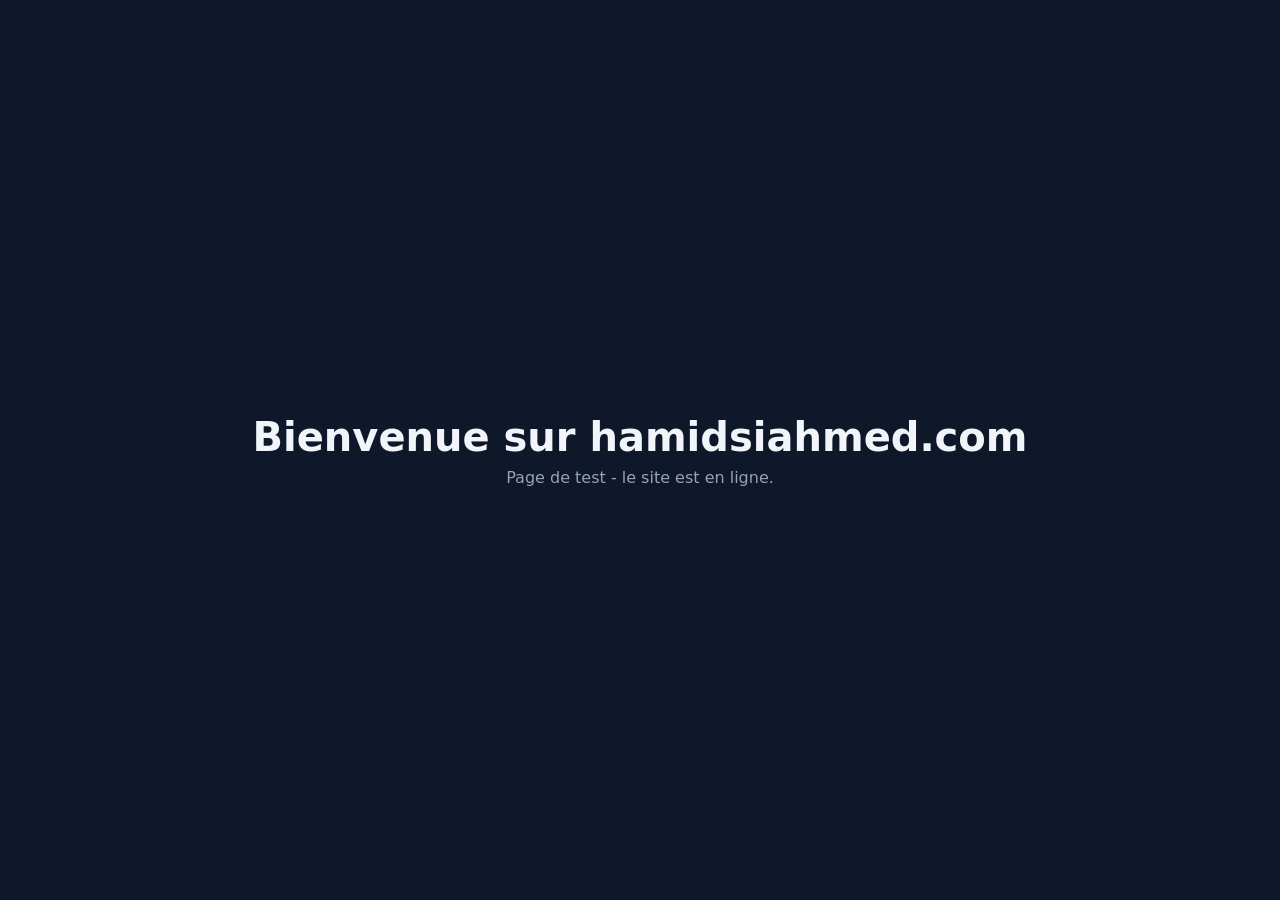
==== index.html @ 0d2fcecc "Create index.html" ====
<!DOCTYPE html><html lang="fr"><head><meta charset="UTF-8"><meta name="viewport" content="width=device-width, initial-scale=1.0"><title>Hamid Si Ahmed</title><style>body{margin:0;min-height:100vh;display:flex;align-items:center;justify-content:center;font-family:system-ui,sans-serif;background:#0f172a;color:#f1f5f9;text-align:center}h1{font-size:2.5rem;margin:0 0 .5rem}p{color:#94a3b8;margin:0}</style></head><body><main><h1>Bienvenue sur hamidsiahmed.com</h1><p>Page de test - le site est en ligne.</p></main></body></html>
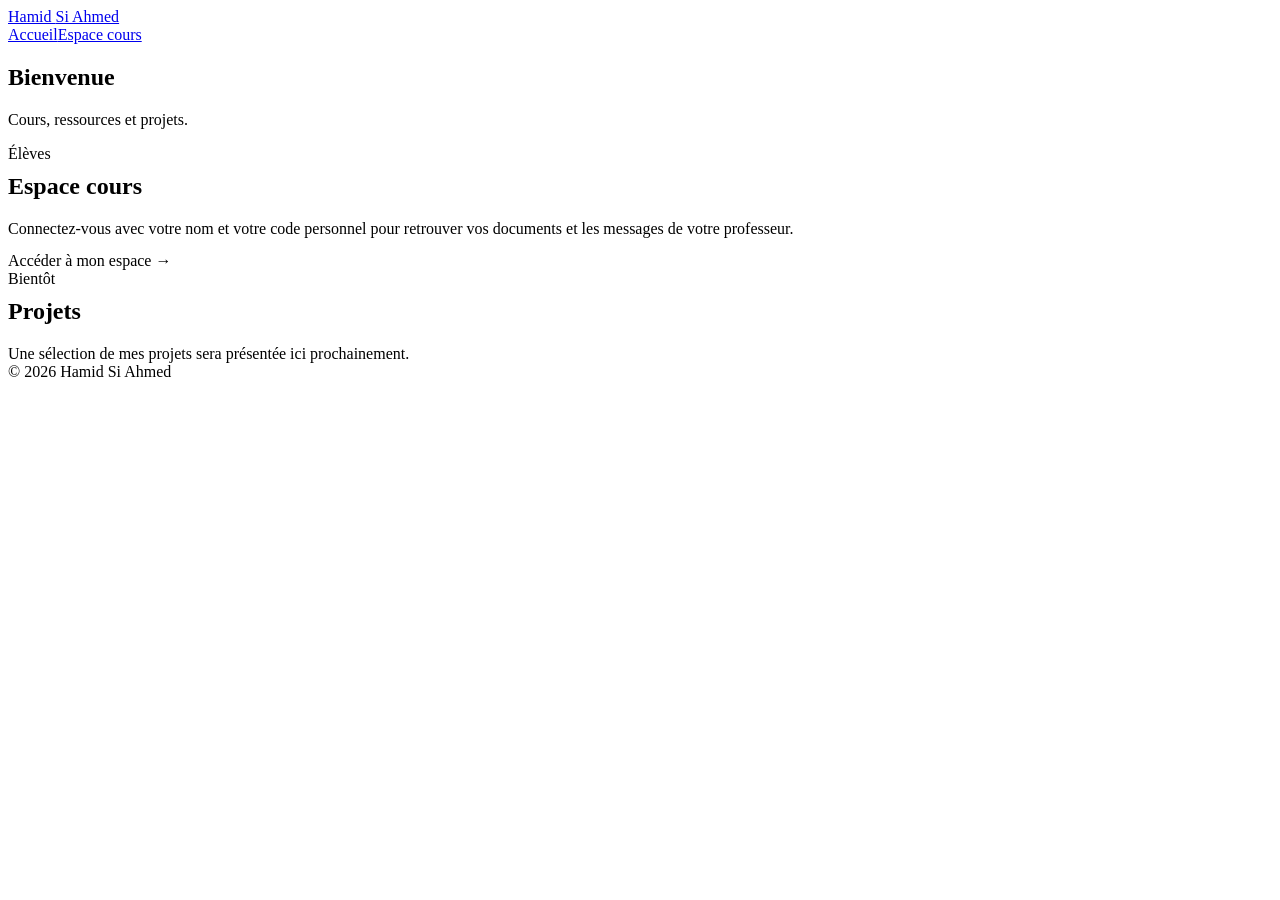
==== commit 4781bd01: "Add files via upload" ====
--- a/index.html
+++ b/index.html
@@ -1 +1,36 @@
-<!DOCTYPE html><html lang="fr"><head><meta charset="UTF-8"><meta name="viewport" content="width=device-width, initial-scale=1.0"><title>Hamid Si Ahmed</title><style>body{margin:0;min-height:100vh;display:flex;align-items:center;justify-content:center;font-family:system-ui,sans-serif;background:#0f172a;color:#f1f5f9;text-align:center}h1{font-size:2.5rem;margin:0 0 .5rem}p{color:#94a3b8;margin:0}</style></head><body><main><h1>Bienvenue sur hamidsiahmed.com</h1><p>Page de test - le site est en ligne.</p></main></body></html>
+<!DOCTYPE html>
+<html lang="fr">
+<head>
+<meta charset="UTF-8"><meta name="viewport" content="width=device-width, initial-scale=1">
+<title>Hamid Si Ahmed</title>
+<link rel="preconnect" href="https://fonts.googleapis.com"><link href="https://fonts.googleapis.com/css2?family=Inter:wght@400;500;600;700;800&display=swap" rel="stylesheet">
+<link rel="stylesheet" href="assets/style.css">
+</head>
+<body>
+<header class="top"><div class="wrap">
+  <a class="brand" href="./">Hamid <span>Si Ahmed</span></a>
+  <nav><a href="./" class="active">Accueil</a><a href="cours.html">Espace cours</a></nav>
+</div></header>
+<main><div class="wrap">
+  <section class="hero">
+    <h1>Bienvenue</h1>
+    <p class="sub">Cours, ressources et projets.</p>
+  </section>
+  <div class="grid2">
+    <a class="card" href="cours.html" style="text-decoration:none;color:inherit">
+      <span class="badge">Élèves</span>
+      <h2 style="margin-top:10px">Espace cours</h2>
+      <p class="muted" style="margin:0">Connectez-vous avec votre nom et votre code personnel pour retrouver vos documents et les messages de votre professeur.</p>
+      <p style="margin:14px 0 0"><span class="btn">Accéder à mon espace →</span></p>
+    </a>
+    <div class="card">
+      <span class="badge all">Bientôt</span>
+      <h2 style="margin-top:10px">Projets</h2>
+      <p class="muted" style="margin:0">Une sélection de mes projets sera présentée ici prochainement.</p>
+    </div>
+  </div>
+</div></main>
+<footer>© <span id="y"></span> Hamid Si Ahmed</footer>
+<script>document.getElementById('y').textContent=new Date().getFullYear()</script>
+</body>
+</html>
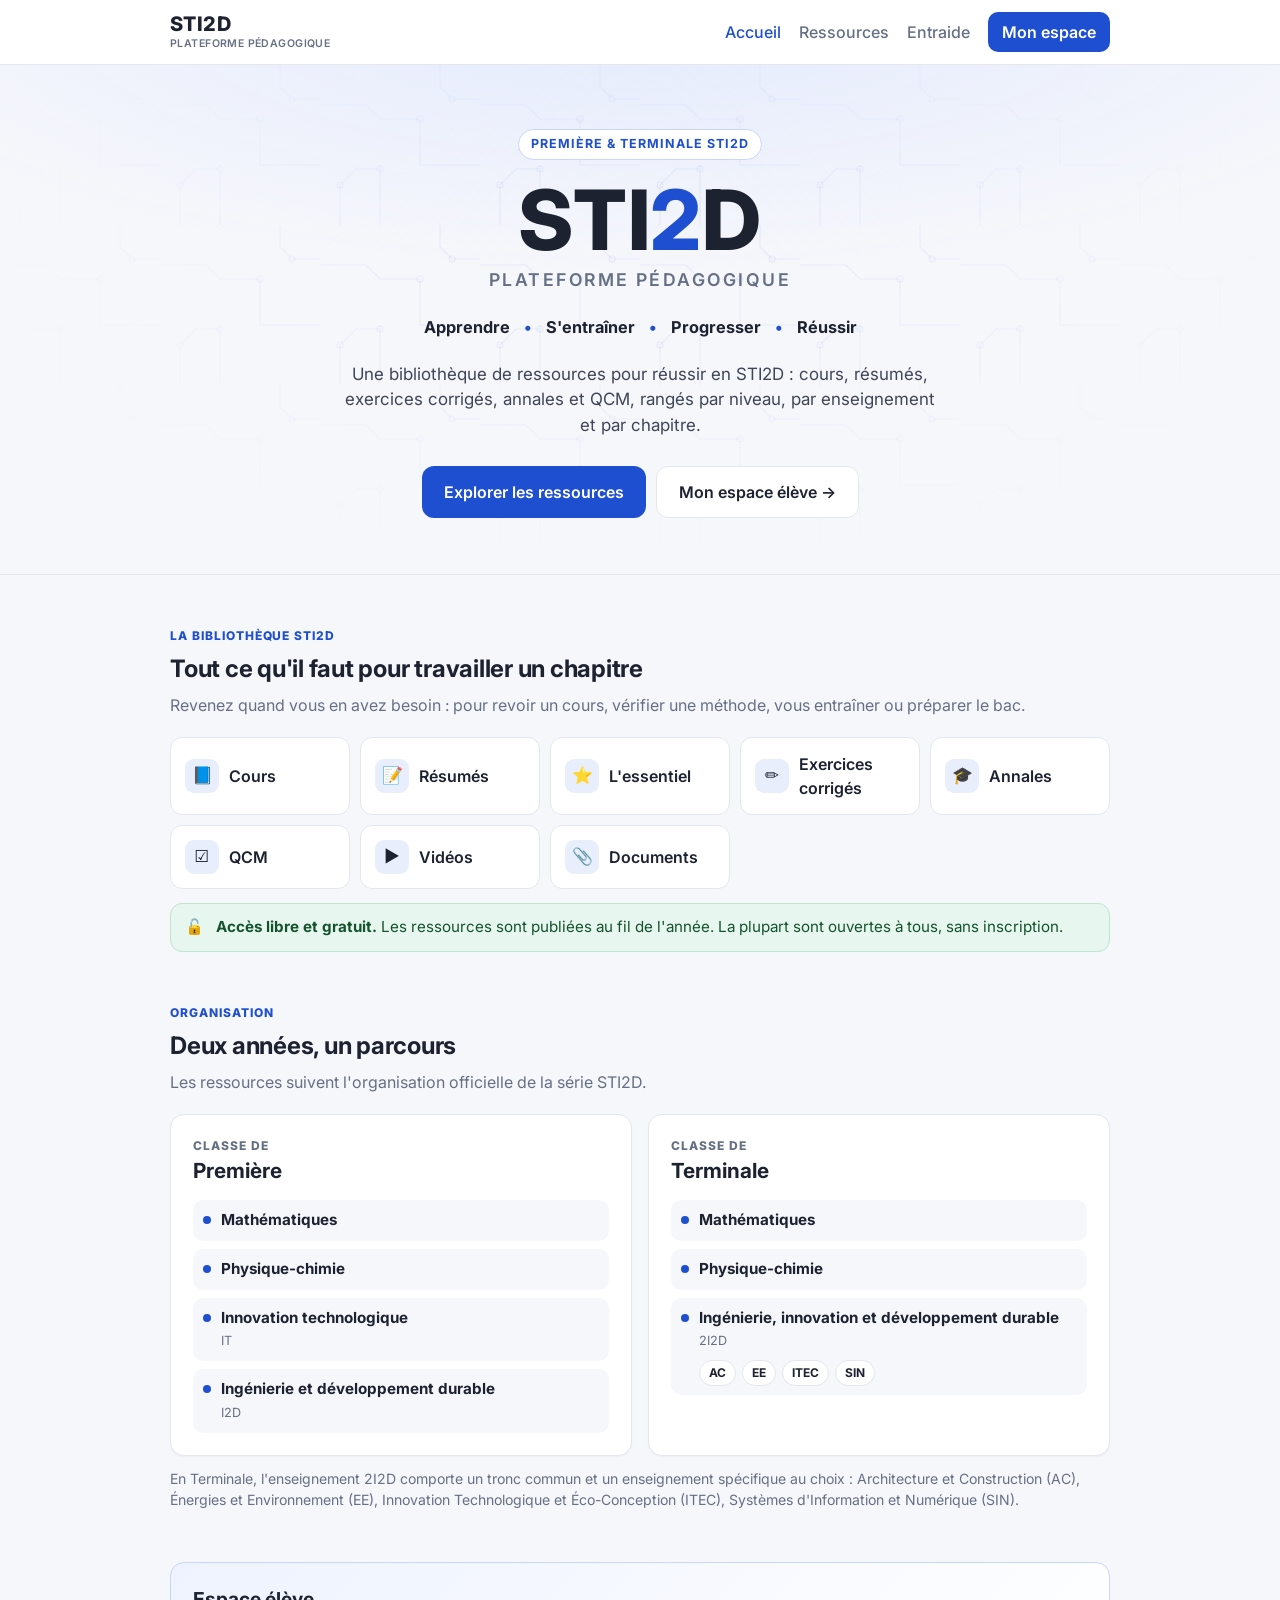
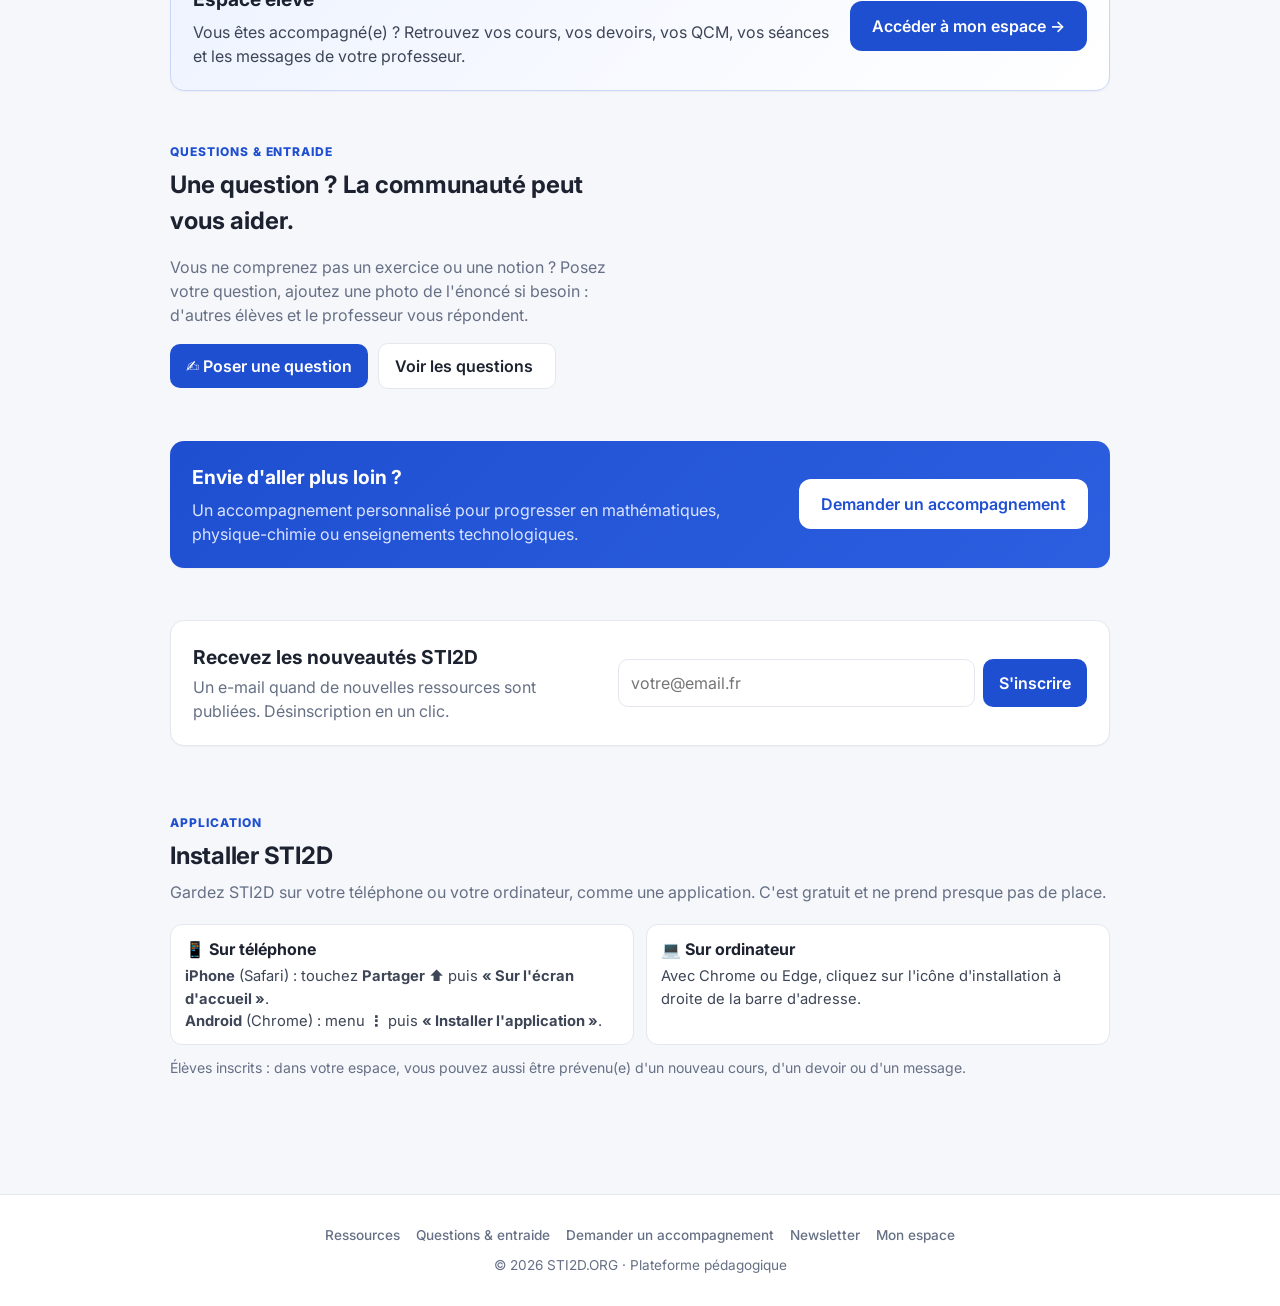
==== commit f4776a81: "STI2D v7 : nouvel accueil, ressources, entraide, accompagnement, newsletter, PWA" ====
--- a/index.html
+++ b/index.html
@@ -2,35 +2,263 @@
 <html lang="fr">
 <head>
 <meta charset="UTF-8"><meta name="viewport" content="width=device-width, initial-scale=1">
-<title>Hamid Si Ahmed</title>
+<title>STI2D · Plateforme pédagogique</title>
+<meta name="description" content="STI2D, plateforme pédagogique pour la Première et la Terminale STI2D : cours, résumés, exercices corrigés, annales, QCM et entraide.">
+<link rel="canonical" href="https://sti2d.org/">
+<meta property="og:title" content="STI2D · Plateforme pédagogique">
+<meta property="og:description" content="Apprendre • S'entraîner • Progresser • Réussir. Ressources pour la Première et la Terminale STI2D.">
+<meta property="og:url" content="https://sti2d.org/"><meta property="og:type" content="website">
 <link rel="preconnect" href="https://fonts.googleapis.com"><link href="https://fonts.googleapis.com/css2?family=Inter:wght@400;500;600;700;800&display=swap" rel="stylesheet">
-<link rel="stylesheet" href="assets/style.css">
+<link rel="stylesheet" href="assets/style.css?v=11">
+<link rel="manifest" href="manifest.webmanifest">
+<meta name="theme-color" content="#1f4fd1">
+<link rel="icon" href="assets/icon-192.png">
+<link rel="apple-touch-icon" href="assets/apple-touch-icon.png">
+<meta name="apple-mobile-web-app-capable" content="yes"><meta name="mobile-web-app-capable" content="yes">
+<meta name="apple-mobile-web-app-title" content="STI2D">
+<script>
+// Application installee : un eleve deja connecte retrouve directement son espace (comme avant)
+try { if (new URLSearchParams(location.search).get("app") === "1" && localStorage.getItem("eleve")) location.replace("cours.html"); } catch (e) {}
+</script>
 </head>
-<body>
+<body class="home">
 <header class="top"><div class="wrap">
-  <a class="brand" href="./">Hamid <span>Si Ahmed</span></a>
-  <nav><a href="./" class="active">Accueil</a><a href="cours.html">Espace cours</a></nav>
+  <a class="brand" href="./">STI2D<small>Plateforme pédagogique</small></a>
+  <nav><a href="./" class="active nav-home">Accueil</a><a href="ressources.html">Ressources</a><a href="entraide.html">Entraide</a><a href="cours.html" class="nav-cta">Mon espace</a></nav>
 </div></header>
-<main><div class="wrap">
-  <section class="hero">
-    <h1>Bienvenue</h1>
-    <p class="sub">Cours, ressources et projets.</p>
-  </section>
-  <div class="grid2">
-    <a class="card" href="cours.html" style="text-decoration:none;color:inherit">
-      <span class="badge">Élèves</span>
-      <h2 style="margin-top:10px">Espace cours</h2>
-      <p class="muted" style="margin:0">Connectez-vous avec votre nom et votre code personnel pour retrouver vos documents et les messages de votre professeur.</p>
-      <p style="margin:14px 0 0"><span class="btn">Accéder à mon espace →</span></p>
-    </a>
-    <div class="card">
-      <span class="badge all">Bientôt</span>
-      <h2 style="margin-top:10px">Projets</h2>
-      <p class="muted" style="margin:0">Une sélection de mes projets sera présentée ici prochainement.</p>
-    </div>
-  </div>
-</div></main>
-<footer>© <span id="y"></span> Hamid Si Ahmed</footer>
-<script>document.getElementById('y').textContent=new Date().getFullYear()</script>
+
+<main>
+  <!-- EN-TETE -->
+  <section class="h-hero">
+    <div class="wrap">
+      <span class="h-eyebrow reveal">Première &amp; Terminale STI2D</span>
+      <h1 class="h-title reveal d1">STI<span>2</span>D</h1>
+      <p class="h-sub reveal d1">Plateforme pédagogique</p>
+      <ul class="h-tag reveal d2"><li>Apprendre</li><li>S'entraîner</li><li>Progresser</li><li>Réussir</li></ul>
+      <p class="h-lead reveal d2">Une bibliothèque de ressources pour réussir en STI2D : cours, résumés, exercices corrigés, annales et QCM, rangés par niveau, par enseignement et par chapitre.</p>
+      <div class="h-cta reveal d3">
+        <a class="btn lg" href="ressources.html">Explorer les ressources</a>
+        <a class="btn lg line" href="cours.html">Mon espace élève →</a>
+      </div>
+    </div>
+  </section>
+
+  <!-- LA BIBLIOTHEQUE -->
+  <section class="h-sec" id="bibliotheque">
+    <div class="wrap">
+      <div class="h-head">
+        <div class="h-kicker">La bibliothèque STI2D</div>
+        <h2>Tout ce qu'il faut pour travailler un chapitre</h2>
+        <p>Revenez quand vous en avez besoin : pour revoir un cours, vérifier une méthode, vous entraîner ou préparer le bac.</p>
+      </div>
+      <div class="h-types" id="types">
+        <div class="h-type"><i>📘</i>Cours</div>
+        <div class="h-type"><i>📝</i>Résumés</div>
+        <div class="h-type"><i>⭐</i>L'essentiel</div>
+        <div class="h-type"><i>✏️</i>Exercices corrigés</div>
+        <div class="h-type"><i>🎓</i>Annales</div>
+        <div class="h-type"><i>☑️</i>QCM</div>
+        <div class="h-type"><i>▶️</i>Vidéos</div>
+        <div class="h-type"><i>📎</i>Documents</div>
+      </div>
+      <div class="h-free"><span>🔓</span><div><b>Accès libre et gratuit.</b> Les ressources sont publiées au fil de l'année. La plupart sont ouvertes à tous, sans inscription.</div></div>
+    </div>
+  </section>
+
+  <!-- A DECOUVRIR (contenus mis en avant par l'admin) -->
+  <section class="h-sec hidden" id="decouvrir">
+    <div class="wrap">
+      <div class="h-head"><div class="h-kicker">Sélection</div><h2>À découvrir</h2></div>
+      <div class="rc-grid" id="featList"></div>
+    </div>
+  </section>
+
+  <!-- NOUVEAUTES -->
+  <section class="h-sec hidden" id="nouveautes">
+    <div class="wrap">
+      <div class="h-head row" style="align-items:flex-end"><div style="flex:1"><div class="h-kicker">Récemment publié</div><h2>Les nouveautés</h2></div>
+        <a href="ressources.html" class="small" style="font-weight:600;text-decoration:none">Toutes les ressources →</a></div>
+      <div class="rc-grid" id="newList"></div>
+    </div>
+  </section>
+
+  <!-- LES DEUX ANNEES -->
+  <section class="h-sec">
+    <div class="wrap">
+      <div class="h-head">
+        <div class="h-kicker">Organisation</div>
+        <h2>Deux années, un parcours</h2>
+        <p>Les ressources suivent l'organisation officielle de la série STI2D.</p>
+      </div>
+      <div class="h-levels">
+        <div class="card h-level" data-niv="1ere">
+          <div class="lv">Classe de</div><h3>Première <span class="h-count"></span></h3>
+          <ul>
+            <li><span class="h-dot"></span><div><b>Mathématiques</b></div></li>
+            <li><span class="h-dot"></span><div><b>Physique-chimie</b></div></li>
+            <li><span class="h-dot"></span><div><b>Innovation technologique</b><small>IT</small></div></li>
+            <li><span class="h-dot"></span><div><b>Ingénierie et développement durable</b><small>I2D</small></div></li>
+          </ul>
+        </div>
+        <div class="card h-level" data-niv="term">
+          <div class="lv">Classe de</div><h3>Terminale <span class="h-count"></span></h3>
+          <ul>
+            <li><span class="h-dot"></span><div><b>Mathématiques</b></div></li>
+            <li><span class="h-dot"></span><div><b>Physique-chimie</b></div></li>
+            <li><span class="h-dot"></span><div><b>Ingénierie, innovation et développement durable</b><small>2I2D</small>
+              <div class="h-dom"><span title="Architecture et Construction">AC</span><span title="Énergies et Environnement">EE</span><span title="Innovation Technologique et Éco-Conception">ITEC</span><span title="Systèmes d'Information et Numérique">SIN</span></div></div></li>
+          </ul>
+        </div>
+      </div>
+      <p class="h-note">En Terminale, l'enseignement 2I2D comporte un tronc commun et un enseignement spécifique au choix : Architecture et Construction (AC), Énergies et Environnement (EE), Innovation Technologique et Éco-Conception (ITEC), Systèmes d'Information et Numérique (SIN).</p>
+    </div>
+  </section>
+
+  <!-- ESPACE ELEVE -->
+  <section class="h-sec">
+    <div class="wrap">
+      <div class="card h-space">
+        <div>
+          <h2>Espace élève</h2>
+          <p>Vous êtes accompagné(e) ? Retrouvez vos cours, vos devoirs, vos QCM, vos séances et les messages de votre professeur.</p>
+        </div>
+        <a class="btn lg" href="cours.html">Accéder à mon espace →</a>
+      </div>
+    </div>
+  </section>
+
+  <!-- QUESTIONS & ENTRAIDE -->
+  <section class="h-sec" id="entraide">
+    <div class="wrap">
+      <div class="h-forum">
+        <div>
+          <div class="h-kicker">Questions & entraide</div>
+          <h2 style="font-size:1.5rem;margin:0">Une question ? La communauté peut vous aider.</h2>
+          <p class="muted">Vous ne comprenez pas un exercice ou une notion ? Posez votre question, ajoutez une photo de l'énoncé si besoin : d'autres élèves et le professeur vous répondent.</p>
+          <div class="row" style="margin-top:14px"><a class="btn" href="entraide.html?nouveau=1">✍️ Poser une question</a><a class="btn line" href="entraide.html">Voir les questions <span id="fCount" class="h-count"></span></a></div>
+        </div>
+        <div class="demo hidden" id="demo"></div>
+      </div>
+    </div>
+  </section>
+
+  <!-- ACCOMPAGNEMENT -->
+  <section class="h-sec" id="accompagnement">
+    <div class="wrap">
+      <div class="card h-space h-cta-band">
+        <div><h2 style="color:#fff">Envie d'aller plus loin ?</h2><p>Un accompagnement personnalisé pour progresser en mathématiques, physique-chimie ou enseignements technologiques.</p></div>
+        <a class="btn lg" href="accompagnement.html">Demander un accompagnement</a>
+      </div>
+    </div>
+  </section>
+
+  <!-- NEWSLETTER -->
+  <section class="h-sec" id="newsletter">
+    <div class="wrap">
+      <div class="card h-news">
+        <div style="flex:1 1 260px"><h2 style="margin:0 0 4px">Recevez les nouveautés STI2D</h2><p class="muted" style="margin:0">Un e-mail quand de nouvelles ressources sont publiées. Désinscription en un clic.</p></div>
+        <form id="nlForm" novalidate><input id="nlEmail" type="email" autocomplete="email" placeholder="votre@email.fr" aria-label="Adresse e-mail">
+          <input class="hp" id="nlHp" type="text" tabindex="-1" autocomplete="off" aria-hidden="true"><button class="btn" id="nlBtn">S'inscrire</button></form>
+        <div id="nlMsg" class="msg hidden" style="flex-basis:100%;margin:0"></div>
+      </div>
+    </div>
+  </section>
+
+  <!-- NOTIFICATIONS (distinctes de la newsletter : alerte sur l'appareil) -->
+  <section class="h-sec" style="padding-top:16px"><div class="wrap"><div class="notif-inv hidden" id="notifInv" style="margin:0"></div></div></section>
+
+  <!-- INSTALLER -->
+  <section class="h-sec" id="installer">
+    <div class="wrap">
+      <div class="h-head">
+        <div class="h-kicker">Application</div>
+        <h2>Installer STI2D</h2>
+        <p>Gardez STI2D sur votre téléphone ou votre ordinateur, comme une application. C'est gratuit et ne prend presque pas de place.</p>
+      </div>
+      <div id="installBtnBox" class="hidden" style="margin-bottom:12px"><button class="btn" id="installBtn">📲 Installer STI2D</button></div>
+      <div class="h-install">
+        <div class="stat"><b>📱 Sur téléphone</b>
+          <p id="instPhone"><b>iPhone</b> (Safari) : touchez <b>Partager</b> ⬆︎ puis <b>« Sur l'écran d'accueil »</b>.<br><b>Android</b> (Chrome) : menu <b>⋮</b> puis <b>« Installer l'application »</b>.</p></div>
+        <div class="stat"><b>💻 Sur ordinateur</b>
+          <p>Avec Chrome ou Edge, cliquez sur l'icône d'installation à droite de la barre d'adresse.</p></div>
+      </div>
+      <p class="h-note">Élèves inscrits : dans votre espace, vous pouvez aussi être prévenu(e) d'un nouveau cours, d'un devoir ou d'un message.</p>
+    </div>
+  </section>
+</main>
+
+<footer><div class="wrap foot">
+  <div class="foot-links"><a href="ressources.html">Ressources</a><a href="entraide.html">Questions & entraide</a><a href="accompagnement.html">Demander un accompagnement</a><a href="newsletter.html">Newsletter</a><a href="cours.html">Mon espace</a></div>
+  <div>© <span id="y"></span> STI2D.ORG · Plateforme pédagogique</div>
+</div></footer>
+<script src="assets/public.js?v=1"></script>
+<script>
+// ---------- Contenus de l'accueil (une seule requête) : rien n'est affiché s'il n'y a rien à montrer ----------
+(async () => {
+  let H; try { H = await rpc("public_home"); } catch (e) { return; }
+  const on = k => (H.sections || {})[k] !== false;
+  ["entraide", "accompagnement", "newsletter", "installer"].forEach(k => { if (!on(k)) $("#" + k).classList.add("hidden"); });
+  if (on("installer") && isStandaloneApp()) $("#installer").classList.add("hidden");
+  const subs = H.subjects || [];
+  if (H.counts.total) {
+    // seulement les types qui existent vraiment, avec un lien
+    $("#types").innerHTML = Object.keys(RTYPE).filter(t => H.types[t]).map(t =>
+      `<a class="h-type" href="ressources.html?type=${t}" style="text-decoration:none;color:inherit"><i>${RTYPE[t][0]}</i><span>${esc(RTYPE_PLURAL[t])} <span class="h-count">${H.types[t]}</span></span></a>`).join("");
+    $$(".h-level").forEach(c => { const n = H.counts[c.dataset.niv]; if (!n) return;
+      $(".h-count", c).textContent = n + " ressource" + (n > 1 ? "s" : "");
+      c.insertAdjacentHTML("beforeend", `<a class="btn sm" style="margin-top:14px" href="ressources.html?niveau=${c.dataset.niv}">Voir les ressources →</a>`); });
+  }
+  if (on("decouvrir") && H.featured.length) { $("#featList").innerHTML = H.featured.map(i => resCard(i, subs)).join(""); $("#decouvrir").classList.remove("hidden"); }
+  if (on("nouveautes") && H.latest.length) { $("#newList").innerHTML = H.latest.map(i => resCard(i, subs)).join(""); $("#nouveautes").classList.remove("hidden"); }
+  if (H.forum_count) $("#fCount").textContent = H.forum_count;
+  if (on("entraide") && H.forum) {   // une vraie question, choisie par le professeur
+    const f = H.forum, r = f.reply;
+    $("#demo").innerHTML = `<a href="entraide.html?q=${f.id}" style="text-decoration:none;color:inherit" class="demo">
+      <article class="post q"><div class="post-who"><span class="avatar">${esc((f.author || "?")[0].toUpperCase())}</span><b>${esc(f.author)}</b></div><div class="rc-title">${esc(f.title)}</div><div class="post-body small" style="margin-top:4px">${esc(f.body)}</div></article>
+      ${r ? `<article class="post ${r.by_admin ? "prof" : ""}"><div class="post-who"><span class="avatar ${r.by_admin ? "prof" : ""}">${r.by_admin ? "P" : esc((r.author || "?")[0].toUpperCase())}</span><b>${esc(r.author)}</b><span>a répondu</span></div><div class="post-body small">${esc(r.body)}</div></article>` : ""}</a>`;
+    $("#demo").classList.remove("hidden");
+  }
+})();
+
+// ---------- Newsletter ----------
+$("#nlForm").onsubmit = async e => {
+  e.preventDefault();
+  const m = $("#nlMsg"), em = $("#nlEmail").value.trim(), show = (t, k) => { m.className = "msg " + k; m.style.margin = "0"; m.innerHTML = t; };
+  if (!/^[^@\s]+@[^@\s]+\.[^@\s]+$/.test(em)) return show("Adresse e-mail invalide.", "err");
+  $("#nlBtn").disabled = true;
+  try {
+    const r = await rpc("newsletter_subscribe", { p_email: em, p_hp: $("#nlHp").value });
+    show(r === "confirmed" ? "Vous êtes déjà inscrit(e) ✔" : `<b>Presque fini !</b> Cliquez sur le lien de l'e-mail envoyé à ${esc(em)} pour confirmer.`, "ok");
+    $("#nlForm").classList.add("hidden");
+  } catch (err) { show("Erreur : " + esc(err.message), "err"); $("#nlBtn").disabled = false; }
+};
+
+// ---------- Notifications « nouveautés » (discret, jamais au chargement) ----------
+async function drawNotif() {
+  const el = $("#notifInv"), st = await newsPushState();
+  if (st === "unsupported" || st === "denied") { el.classList.add("hidden"); return; }
+  el.classList.remove("hidden");
+  el.innerHTML = st === "on"
+    ? `<div>🔔 <b>Notifications activées</b> sur cet appareil : vous serez prévenu(e) des nouvelles ressources.</div><button class="btn sm ghost" id="nOff">Désactiver</button>`
+    : st === "ios" ? `<div>🔔 <b>Être prévenu des nouvelles ressources ?</b> Sur iPhone, installez d'abord STI2D (Partager ⬆︎ → « Sur l'écran d'accueil »), ouvrez-le depuis l'icône, puis revenez ici.</div>`
+    : `<div>🔔 <b>Être prévenu des nouvelles ressources</b> par une notification sur cet appareil.</div><button class="btn sm" id="nOn">Activer</button>`;
+  const a = $("#nOn"), b = $("#nOff");
+  if (a) a.onclick = async () => { a.disabled = true; try { await newsPushOn(); } catch (e) { alert("Impossible d'activer : " + e.message); } drawNotif(); };
+  if (b) b.onclick = async () => { await newsPushOff(); drawNotif(); };
+}
+drawNotif();
+
+// ---------- Installation (PWA) ----------
+(function () {
+  if (isStandaloneApp()) { $("#installer").classList.add("hidden"); return; }
+  let prompt = null;
+  const box = document.getElementById("installBtnBox");
+  window.addEventListener("beforeinstallprompt", e => { e.preventDefault(); prompt = e; box.classList.remove("hidden"); });
+  window.addEventListener("appinstalled", () => box.classList.add("hidden"));
+  document.getElementById("installBtn").addEventListener("click", async () => {
+    if (!prompt) return; prompt.prompt(); await prompt.userChoice.catch(() => {}); prompt = null; box.classList.add("hidden");
+  });
+})();
+</script>
 </body>
 </html>
--- a/assets/style.css
+++ b/assets/style.css
@@ -0,0 +1,445 @@
+:root{
+  --bg:#f6f7fb; --card:#fff; --text:#1c2230; --muted:#667085; --line:#e4e7ee;
+  --accent:#1f4fd1; --accent-soft:#e8eefc; --danger:#c62828; --ok:#1b7f4b; --radius:14px;
+}
+*{box-sizing:border-box}
+html,body{margin:0}
+body{font-family:"Inter",system-ui,-apple-system,"Segoe UI",Roboto,sans-serif;background:var(--bg);color:var(--text);line-height:1.5;-webkit-font-smoothing:antialiased}
+a{color:var(--accent)}
+.wrap{max-width:980px;margin:0 auto;padding:0 20px}
+header.top{background:#fff;border-bottom:1px solid var(--line);position:sticky;top:0;z-index:5}
+header.top .wrap{display:flex;align-items:center;justify-content:space-between;height:64px;gap:12px}
+.brand{font-weight:700;font-size:1.1rem;color:var(--text);text-decoration:none;letter-spacing:-.01em}
+.brand span{color:var(--accent)}
+nav a{margin-left:18px;text-decoration:none;color:var(--muted);font-weight:500}
+nav a:hover,nav a.active{color:var(--accent)}
+main{padding:36px 0 60px}
+h1{font-size:1.9rem;letter-spacing:-.02em;margin:0 0 6px}
+h2{font-size:1.2rem;margin:0 0 14px}
+.sub{color:var(--muted);margin:0 0 28px}
+.card{background:var(--card);border:1px solid var(--line);border-radius:var(--radius);padding:22px;box-shadow:0 1px 2px rgba(16,24,40,.04)}
+.stack>*+*{margin-top:16px}
+.grid2{display:grid;grid-template-columns:1fr 1fr;gap:16px}
+@media(max-width:720px){.grid2{grid-template-columns:1fr}nav a{margin-left:12px}}
+label{display:block;font-weight:600;font-size:.9rem;margin-bottom:6px}
+input[type=text],input[type=email],input[type=password],textarea,select{
+  width:100%;padding:11px 12px;border:1px solid var(--line);border-radius:10px;font:inherit;background:#fff;color:var(--text)}
+textarea{min-height:90px;resize:vertical}
+input:focus,textarea:focus,select:focus{outline:2px solid var(--accent-soft);border-color:var(--accent)}
+.btn{display:inline-flex;align-items:center;gap:6px;border:0;border-radius:10px;padding:10px 16px;font:inherit;font-weight:600;cursor:pointer;background:var(--accent);color:#fff;text-decoration:none}
+.btn:hover{filter:brightness(1.08)}
+.btn:disabled{opacity:.55;cursor:wait}
+.btn.ghost{background:var(--accent-soft);color:var(--accent)}
+.btn.danger{background:#fdecec;color:var(--danger)}
+.btn.sm{padding:6px 10px;font-size:.85rem;border-radius:8px}
+.row{display:flex;gap:10px;align-items:center;flex-wrap:wrap}
+.spacer{flex:1}
+.muted{color:var(--muted)}
+.small{font-size:.85rem}
+.msg{padding:10px 14px;border-radius:10px;font-size:.92rem;margin-top:12px}
+.msg.err{background:#fdecec;color:var(--danger)}
+.msg.ok{background:#e7f6ee;color:var(--ok)}
+.hidden{display:none!important}
+.badge{display:inline-block;font-size:.72rem;font-weight:700;padding:3px 8px;border-radius:999px;background:var(--accent-soft);color:var(--accent);text-transform:uppercase;letter-spacing:.03em}
+.badge.all{background:#fff4e0;color:#a15c00}
+.doc{display:flex;gap:16px;align-items:flex-start;padding:16px 0;border-top:1px solid var(--line)}
+.doc:first-child{border-top:0;padding-top:0}
+.doc .ico{flex:none;width:42px;height:42px;border-radius:10px;background:#fdecec;color:#c62828;display:grid;place-items:center;font-weight:800;font-size:.72rem}
+.doc .body{flex:1;min-width:0}
+.doc .title{font-weight:600}
+.doc .comment{background:var(--bg);border-left:3px solid var(--accent);padding:8px 12px;border-radius:6px;margin-top:8px;white-space:pre-wrap;font-size:.93rem}
+.ann{background:linear-gradient(0deg,#fffaf0,#fffaf0);border:1px solid #f5dfb3;border-radius:12px;padding:12px 14px;white-space:pre-wrap}
+.ann+.ann{margin-top:10px}
+.ann .date{font-size:.78rem;color:#a15c00;font-weight:600;margin-bottom:2px}
+.tabs{display:flex;gap:6px;border-bottom:1px solid var(--line);margin-bottom:22px;flex-wrap:wrap}
+.tabs button{border:0;background:none;padding:10px 14px;font:inherit;font-weight:600;color:var(--muted);cursor:pointer;border-bottom:2px solid transparent;margin-bottom:-1px}
+.tabs button.active{color:var(--accent);border-color:var(--accent)}
+table{width:100%;border-collapse:collapse;font-size:.93rem}
+th,td{text-align:left;padding:10px 8px;border-top:1px solid var(--line);vertical-align:top}
+th{color:var(--muted);font-weight:600;font-size:.8rem;text-transform:uppercase;letter-spacing:.03em;border-top:0}
+.code{font-family:ui-monospace,Consolas,monospace;font-weight:700;background:var(--bg);padding:3px 8px;border-radius:6px;letter-spacing:.08em}
+.checks{display:grid;grid-template-columns:repeat(auto-fill,minmax(180px,1fr));gap:6px;max-height:200px;overflow:auto;border:1px solid var(--line);border-radius:10px;padding:10px}
+.checks label{font-weight:500;display:flex;gap:8px;align-items:center;margin:0}
+.radio{display:flex;gap:18px;margin-bottom:10px}
+.radio label{font-weight:500;display:flex;gap:6px;align-items:center;margin:0}
+.empty{color:var(--muted);text-align:center;padding:26px 0}
+.hero{padding:40px 0 10px}
+.hero h1{font-size:2.4rem}
+footer{color:var(--muted);font-size:.85rem;text-align:center;padding:30px 0}
+.drop{border:2px dashed var(--line);border-radius:12px;padding:18px;text-align:center;color:var(--muted);cursor:pointer}
+.drop.over{border-color:var(--accent);background:var(--accent-soft)}
+/* ---------- v2 ---------- */
+.modal{position:fixed;inset:0;background:rgba(15,20,35,.55);display:none;align-items:center;justify-content:center;z-index:50;padding:16px}
+.modal.open{display:flex}
+.modal-box{background:#fff;border-radius:16px;max-width:620px;width:100%;max-height:92vh;overflow:auto;padding:22px;box-shadow:0 20px 50px rgba(0,0,0,.25)}
+.modal-box.wide{max-width:1100px;height:92vh;display:flex;flex-direction:column;padding:14px}
+.modal-head{padding:4px 4px 12px}
+.viewer-body{flex:1;min-height:0;background:#eef0f5;border-radius:10px;overflow:auto;display:flex;align-items:flex-start;justify-content:center}
+.viewer-body iframe{width:100%;height:100%;border:0;background:#fff}
+.viewer-body img{max-width:100%;height:auto;display:block;margin:auto}
+.folder{border:1px solid var(--line);border-radius:12px;background:#fff;margin-bottom:10px;overflow:hidden}
+.folder>summary{list-style:none;cursor:pointer;padding:14px 16px;font-weight:700;display:flex;align-items:center;gap:10px}
+.folder>summary::-webkit-details-marker{display:none}
+.folder>summary::before{content:"▸";color:var(--muted);transition:transform .15s}
+.folder[open]>summary::before{transform:rotate(90deg)}
+.folder .count{margin-left:auto;font-size:.8rem;color:var(--muted);font-weight:600}
+.folder .inner{padding:0 16px 14px}
+.chap{margin:6px 0 4px;font-size:.8rem;font-weight:700;color:var(--muted);text-transform:uppercase;letter-spacing:.04em;padding-top:10px;border-top:1px dashed var(--line)}
+.chap:first-child{border-top:0;padding-top:0}
+.pill{display:inline-block;font-size:.75rem;font-weight:700;padding:3px 9px;border-radius:999px;white-space:nowrap}
+.pill.todo{background:#e8eefc;color:#1f4fd1}.pill.late{background:#fdecec;color:#c62828}
+.pill.done{background:#e7f6ee;color:#1b7f4b}.pill.graded{background:#f1e8fd;color:#6b2bd1}
+.pill.wait{background:#f2f4f7;color:#667085}
+.ico.devoir{background:#e8eefc;color:#1f4fd1}.ico.qcm{background:#f1e8fd;color:#6b2bd1}
+.grade{font-size:1.4rem;font-weight:800;color:#6b2bd1}
+.q{border:1px solid var(--line);border-radius:12px;padding:14px;margin-bottom:12px}
+.q .qt{font-weight:600;margin-bottom:8px;white-space:pre-wrap}
+.q label{font-weight:500;display:flex;gap:10px;align-items:flex-start;padding:8px 10px;border-radius:8px;margin:0;cursor:pointer}
+.q label:hover{background:var(--bg)}
+.q label.ok{background:#e7f6ee}.q label.bad{background:#fdecec}
+.thread{display:flex;flex-direction:column;gap:8px;max-height:420px;overflow:auto;padding:4px}
+.bubble{max-width:80%;padding:10px 13px;border-radius:14px;white-space:pre-wrap;font-size:.94rem}
+.bubble.me{align-self:flex-end;background:var(--accent);color:#fff;border-bottom-right-radius:4px}
+.bubble.them{align-self:flex-start;background:#f2f4f7;border-bottom-left-radius:4px}
+.bubble .meta{font-size:.72rem;opacity:.75;margin-top:4px}
+.dot{display:inline-block;min-width:20px;height:20px;padding:0 6px;border-radius:999px;background:#e5484d;color:#fff;font-size:.72rem;font-weight:800;line-height:20px;text-align:center;margin-left:6px}
+.tabs button .dot{margin-left:6px}
+.grid3{display:grid;grid-template-columns:repeat(3,1fr);gap:12px}
+@media(max-width:720px){.grid3{grid-template-columns:1fr}.bubble{max-width:92%}}
+.stat{background:var(--bg);border-radius:12px;padding:12px 14px}
+.stat b{display:block;font-size:1.5rem}
+.list-row{display:flex;gap:10px;align-items:center;padding:10px 0;border-top:1px solid var(--line);flex-wrap:wrap}
+.list-row:first-child{border-top:0}
+.chip{display:inline-flex;align-items:center;gap:6px;background:var(--bg);border:1px solid var(--line);border-radius:999px;padding:4px 10px;font-size:.85rem}
+.chip button{border:0;background:none;cursor:pointer;color:var(--muted);padding:0;font-size:.9rem}
+.seg{display:inline-flex;background:var(--bg);border-radius:10px;padding:3px;gap:3px}
+.seg button{border:0;background:none;padding:8px 14px;border-radius:8px;font:inherit;font-weight:600;color:var(--muted);cursor:pointer}
+.seg button.active{background:#fff;color:var(--accent);box-shadow:0 1px 2px rgba(0,0,0,.08)}
+input[type=datetime-local]{width:100%;padding:10px 12px;border:1px solid var(--line);border-radius:10px;font:inherit}
+.hint{font-size:.82rem;color:var(--muted);margin-top:4px}
+.msggrid{grid-template-columns:260px 1fr}
+@media(max-width:720px){.msggrid{grid-template-columns:1fr}}
+/* ---------- QCM interactif ---------- */
+.qz{max-width:760px;margin:0 auto}
+.qz-top{display:flex;justify-content:space-between;align-items:center;gap:10px;margin-bottom:8px}
+.qz-count{font-weight:800;color:var(--accent)}
+.qz-bar{height:6px;background:var(--line);border-radius:99px;overflow:hidden;margin-bottom:18px}
+.qz-bar span{display:block;height:100%;background:var(--accent);border-radius:99px;transition:width .25s}
+.qz-q{font-size:1.2rem;font-weight:700;line-height:1.4;margin-bottom:16px;white-space:pre-wrap}
+.qz-choices{display:grid;gap:10px}
+.qz-opt{display:flex;align-items:center;gap:12px;width:100%;text-align:left;border:2px solid var(--line);background:#fff;border-radius:12px;padding:13px 14px;font:inherit;font-size:1rem;cursor:pointer;color:var(--text);transition:border-color .12s,background .12s}
+.qz-opt:hover{border-color:#b9c6ef;background:#fafbff}
+.qz-opt.sel{border-color:var(--accent);background:var(--accent-soft)}
+.qz-letter{flex:none;width:30px;height:30px;border-radius:50%;display:grid;place-items:center;font-weight:800;background:var(--bg);color:var(--muted);font-size:.85rem}
+.qz-opt.sel .qz-letter{background:var(--accent);color:#fff}
+.qz-nav{display:flex;align-items:center;gap:10px;margin-top:20px;flex-wrap:wrap}
+.qz-nav .btn:disabled{opacity:.35;cursor:default}
+.qz-dots{flex:1;display:flex;gap:5px;justify-content:center;flex-wrap:wrap}
+.qz-dot{width:28px;height:28px;border-radius:50%;border:1px solid var(--line);background:#fff;font:inherit;font-size:.75rem;font-weight:700;color:var(--muted);cursor:pointer;padding:0}
+.qz-dot.ok{background:var(--accent-soft);color:var(--accent);border-color:#c9d6f7}
+.qz-dot.cur{background:var(--accent);color:#fff;border-color:var(--accent)}
+@media(max-width:600px){.qz-q{font-size:1.05rem}.qz-dots{order:3;flex-basis:100%}.qz-nav .btn{flex:1;justify-content:center}}
+.qz-result{text-align:center;padding:10px 0 6px}
+.qz-emoji{font-size:3rem;line-height:1}
+.qz-big{font-size:3rem;font-weight:800;letter-spacing:-.02em;margin:4px 0}
+.qz-kpis{display:flex;justify-content:center;gap:12px;margin:6px 0 12px;flex-wrap:wrap}
+.qz-kpis div{background:var(--bg);border-radius:12px;padding:10px 18px;min-width:120px}
+.qz-kpis b{display:block;font-size:1.4rem}.qz-kpis span{font-size:.8rem;color:var(--muted)}
+.qz-counts{display:flex;gap:8px;justify-content:center;flex-wrap:wrap}
+.qz-review{margin-top:20px;display:grid;gap:10px}
+.qz-rv{border:1px solid var(--line);border-left:4px solid #1b7f4b;border-radius:10px;padding:12px 14px;background:#fff}
+.qz-rv.ko{border-left-color:#c62828}
+.qz-tag{flex:none;width:24px;height:24px;border-radius:50%;display:grid;place-items:center;font-size:.8rem;font-weight:800;background:#e7f6ee;color:#1b7f4b}
+.qz-rv.ko .qz-tag{background:#fdecec;color:#c62828}
+.qz-rv-lines{margin:8px 0 0 32px;display:grid;gap:4px;font-size:.94rem}
+.qz-expl{background:#fffaf0;border:1px solid #f5dfb3;border-radius:8px;padding:8px 10px;margin-top:4px}
+.qz-paste{width:100%;min-height:320px;font-family:ui-monospace,Consolas,monospace;font-size:.9rem;line-height:1.5}
+.qz-warn{border-radius:10px;padding:10px 14px;font-size:.9rem}
+.qz-warn.ok{background:#e7f6ee;color:#1b7f4b}.qz-warn.err{background:#fdecec;color:#c62828}
+.qz-check .qz-rv{border-left-color:var(--accent)}
+.qz-check .good{color:#1b7f4b;font-weight:700}
+.modal-box.qcmbox{max-width:820px}
+/* ---------- A retenir (cartes) ---------- */
+.fc{border:2px solid var(--line);border-radius:16px;padding:34px 22px;text-align:center;background:#fff;min-height:200px;display:flex;flex-direction:column;justify-content:center}
+.fc.flip{border-color:#b9c6ef;background:#fafbff}
+.fc-label{font-size:.75rem;font-weight:800;text-transform:uppercase;letter-spacing:.06em;color:var(--muted);margin-bottom:10px}
+.fc-front{font-size:1.25rem;font-weight:700;white-space:pre-wrap}
+.fc-back{font-size:1.35rem;font-weight:800;color:var(--accent);margin-top:16px;padding-top:16px;border-top:1px dashed var(--line);white-space:pre-wrap}
+.memo-hero{background:linear-gradient(135deg,#fff7e6,#fff);border:1px solid #f5dfb3}
+.ico.memo{background:#fff4e0;color:#a15c00}
+.pill.memo{background:#fff4e0;color:#a15c00}
+.badge.new{background:#e5484d;color:#fff}
+.join{display:inline-flex;align-items:center;gap:8px;background:#1b7f4b;color:#fff;font-weight:800;padding:13px 20px;border-radius:12px;text-decoration:none;font-size:1.05rem}
+.join:hover{filter:brightness(1.08)}
+.next-course{border:2px solid #c9d6f7;background:linear-gradient(135deg,#eef3ff,#fff)}
+.dash-grid{display:grid;grid-template-columns:1fr 1fr;gap:16px}
+@media(max-width:760px){.dash-grid{grid-template-columns:1fr}}
+.todo-row{display:flex;gap:10px;align-items:center;padding:10px 0;border-top:1px solid var(--line);cursor:pointer}
+.todo-row:first-child{border-top:0}
+.todo-row:hover .title{color:var(--accent)}
+.prog{height:8px;background:var(--line);border-radius:99px;overflow:hidden;margin-top:4px}
+.prog span{display:block;height:100%;background:var(--accent)}
+.sess{border:1px solid var(--line);border-radius:12px;padding:14px;background:#fff;margin-bottom:10px}
+.sess.past{background:#fbfbfd}
+.sess-date{font-weight:800}
+.tabs{overflow-x:auto;flex-wrap:nowrap;scrollbar-width:thin}
+.tabs button{white-space:nowrap}
+.todo-row .ico{font-size:.62rem;flex:none}
+.tabs button{padding:10px 11px}
+@media(min-width:900px){.tabs{flex-wrap:wrap;overflow:visible}}
+/* ---------- v5 : bibliotheque ---------- */
+.btn.ok{background:#e7f6ee;color:var(--ok)}
+.filebtn{display:inline-flex;gap:2px}
+.filebtn .btn:first-child{border-top-right-radius:0;border-bottom-right-radius:0}
+.filebtn .btn+.btn{border-top-left-radius:0;border-bottom-left-radius:0;padding-left:8px;padding-right:8px}
+label.inline{display:inline-flex;gap:8px;align-items:center;font-weight:500;margin:0}
+.ac-list{display:flex;flex-wrap:wrap;gap:6px;margin-top:8px;align-items:center}
+.ac{border:1px solid var(--line);background:#fff;border-radius:999px;padding:3px 10px;font:inherit;font-size:.8rem;font-weight:600;cursor:pointer;color:var(--muted)}
+.ac.on{background:#e7f6ee;border-color:#bfe5cf;color:var(--ok)}
+.ac.off{background:#fff;color:#98a2b3}
+.ac:hover{filter:brightness(.97);border-color:var(--accent)}
+.uses{display:flex;flex-wrap:wrap;gap:6px;margin-top:6px}
+.use{font-size:.8rem;background:var(--bg);border-radius:8px;padding:2px 8px;color:var(--text);text-decoration:none}
+a.use:hover{background:var(--accent-soft);color:var(--accent)}
+.att-row{display:flex;gap:10px;align-items:center;border:1px solid var(--line);border-radius:10px;padding:8px 10px;background:#fff;flex-wrap:wrap}
+.att-row select{width:auto;padding:6px 8px;font-size:.85rem}
+.ico-sm{flex:none;width:32px;height:32px;border-radius:8px;background:#fdecec;color:#c62828;display:grid;place-items:center;font-weight:800;font-size:.62rem}
+.lp-list{display:flex;flex-direction:column;gap:2px;max-height:52vh;overflow:auto;border:1px solid var(--line);border-radius:10px;padding:6px}
+.lp-list label{display:flex;gap:10px;align-items:center;padding:8px;border-radius:8px;margin:0;font-weight:500;cursor:pointer}
+.lp-list label:hover{background:var(--bg)}
+.lp-list input{width:auto}
+.usage-bar{display:inline-block;width:140px;height:8px;border-radius:99px;background:var(--line);vertical-align:middle;overflow:hidden;margin-left:8px}
+.usage-bar span{display:block;height:100%;background:var(--accent)}
+.att-list{display:flex;flex-direction:column;gap:6px;margin-bottom:8px}
+.att-list:empty{display:none}
+/* v5.1 : sur telephone, tous les onglets sont visibles (grille) au lieu d'une bande a faire defiler */
+@media(max-width:899px){
+  .tabs{display:grid;grid-template-columns:repeat(auto-fill,minmax(140px,1fr));overflow:visible;gap:4px;padding-bottom:8px}
+  .tabs button{border:1px solid var(--line);border-radius:10px;margin:0;text-align:left;white-space:normal;background:#fff;padding:9px 10px}
+  .tabs button.active{background:var(--accent-soft);border-color:var(--accent)}
+  .seg{display:flex;flex-wrap:wrap}
+}
+/* v5.2 : petites notifications en bas de l'ecran */
+#toasts{position:fixed;right:16px;bottom:16px;z-index:80;display:flex;flex-direction:column;gap:8px;max-width:min(360px,calc(100vw - 32px))}
+.toast{background:#1c2230;color:#fff;border-radius:12px;padding:12px 14px;box-shadow:0 10px 30px rgba(0,0,0,.25);font-size:.92rem;cursor:pointer;animation:toastin .25s ease}
+@keyframes toastin{from{transform:translateY(10px);opacity:0}to{transform:none;opacity:1}}
+.toast-undo{margin-left:8px;border:0;border-radius:8px;padding:4px 10px;font:inherit;font-weight:700;background:#fff;color:#1c2230;cursor:pointer}
+nav a#undoBtn{color:var(--accent);font-weight:700}
+/* ---------- v6 : heures, apercu eleve, notifications ---------- */
+input[type=date],input[type=time]{padding:10px 12px;border:1px solid var(--line);border-radius:10px;font:inherit;background:#fff;color:var(--text)}
+.hrow{display:grid;grid-template-columns:130px 1fr auto auto;gap:12px;align-items:center;padding:10px 0;border-top:1px solid var(--line)}
+.hrow:first-child{border-top:0}
+.hrow .title{font-weight:600}
+.hrow.future{opacity:.6}
+.hrow.cancel{opacity:.55}.hrow.cancel .hdate,.hrow.cancel .hwho{text-decoration:line-through}
+.hrow.pending .hdate b{color:#a15c00}
+.hdur{display:flex;gap:4px;align-items:center;flex-wrap:wrap}
+.hdur input{width:76px;text-align:center;padding:6px 8px;font-weight:700}
+.hst{display:flex;gap:6px;align-items:center;justify-content:flex-end}
+.stat b+.small{display:block;margin-top:2px}
+@media(max-width:720px){.hrow{grid-template-columns:1fr auto;row-gap:6px}.hrow .hwho{grid-column:1/-1;order:-1}.hrow .hdur{grid-column:1/-1}}
+.preview-bar{background:#fff4e0;color:#7a4500;border:1px solid #f5dfb3;border-radius:12px;padding:10px 14px;margin-bottom:16px;font-size:.92rem}
+.preview-bar a{font-weight:700;margin-left:6px}
+.pushcard{background:linear-gradient(135deg,#eef3ff,#fff);border:1px solid #c9d6f7}
+a.btn.sm{text-decoration:none}
+/* ================= v7 : identité STI2D + page d'accueil ================= */
+.brand{display:inline-flex;flex-direction:column;line-height:1.05;font-weight:800;font-size:1.25rem;letter-spacing:.02em}
+.brand small{font-size:.66rem;font-weight:600;letter-spacing:.04em;color:var(--muted);text-transform:uppercase;margin-top:3px}
+header.top nav{display:flex;align-items:center;flex-wrap:wrap;justify-content:flex-end;gap:2px 0}
+nav a.nav-cta{background:var(--accent);color:#fff;padding:8px 14px;border-radius:10px;font-weight:600}
+nav a.nav-cta:hover{color:#fff;filter:brightness(1.08)}
+@media(max-width:480px){.brand small{display:none}nav a{margin-left:12px;font-size:.92rem}nav a.nav-cta{padding:7px 11px}}
+.btn{transition:filter .15s,transform .15s,box-shadow .15s}
+.btn:active{transform:translateY(1px)}
+.btn.lg{padding:13px 22px;font-size:1rem;border-radius:12px}
+.btn.line{background:#fff;color:var(--text);border:1px solid var(--line)}
+.btn.line:hover{border-color:#c9d6f7;filter:none;background:#fafbff}
+
+/* --- accueil --- */
+.home main{padding-top:0}
+.h-hero{position:relative;padding:64px 0 56px;text-align:center;overflow:hidden;border-bottom:1px solid var(--line);
+  background:radial-gradient(1200px 380px at 50% -60px,#e3eafd 0%,rgba(246,247,251,0) 70%),var(--bg)}
+.h-hero::before{content:"";position:absolute;inset:0;pointer-events:none;opacity:.55;
+  background-image:url("data:image/svg+xml,%3Csvg xmlns='http://www.w3.org/2000/svg' width='160' height='160' fill='none' stroke='%231f4fd1' stroke-opacity='.13' stroke-width='1.2'%3E%3Cpath d='M0 40h46l14 14h40M100 54v46h60M20 160v-40l16-16h24M120 0v22l12 12h28M60 100v60'/%3E%3Ccircle cx='100' cy='54' r='3'/%3E%3Ccircle cx='60' cy='104' r='3'/%3E%3Ccircle cx='132' cy='34' r='3'/%3E%3Ccircle cx='20' cy='120' r='3'/%3E%3C/svg%3E");
+  -webkit-mask-image:radial-gradient(ellipse 70% 80% at 50% 40%,#000 20%,transparent 75%);mask-image:radial-gradient(ellipse 70% 80% at 50% 40%,#000 20%,transparent 75%)}
+.h-hero>.wrap{position:relative}
+.h-eyebrow{display:inline-block;font-size:.78rem;font-weight:700;letter-spacing:.08em;text-transform:uppercase;color:var(--accent);background:#fff;border:1px solid #c9d6f7;border-radius:999px;padding:5px 12px}
+.h-title{font-size:clamp(3rem,13vw,5.2rem);font-weight:800;letter-spacing:.01em;line-height:1;margin:18px 0 6px;color:var(--text)}
+.h-title span{color:var(--accent)}
+.h-sub{font-size:1.1rem;font-weight:600;color:var(--muted);text-transform:uppercase;letter-spacing:.14em;margin:0}
+.h-tag{display:flex;flex-wrap:wrap;justify-content:center;gap:6px 14px;margin:22px 0 0;padding:0;list-style:none;font-weight:700;font-size:1.02rem}
+.h-tag li+li::before{content:"•";color:var(--accent);margin-right:14px}
+.h-lead{max-width:600px;margin:22px auto 0;color:#3d4556;font-size:1.06rem}
+.h-cta{display:flex;gap:10px;justify-content:center;flex-wrap:wrap;margin-top:28px}
+.h-sec{padding:52px 0 0}
+.h-sec>.wrap>h2,.h-head h2{font-size:1.5rem;letter-spacing:-.01em;margin:0}
+.h-head{margin-bottom:20px}
+.h-head p{margin:6px 0 0;color:var(--muted)}
+.h-kicker{font-size:.75rem;font-weight:800;letter-spacing:.08em;text-transform:uppercase;color:var(--accent);margin-bottom:6px}
+.h-types{display:grid;grid-template-columns:repeat(auto-fill,minmax(150px,1fr));gap:10px}
+.h-type{background:#fff;border:1px solid var(--line);border-radius:12px;padding:14px;display:flex;gap:10px;align-items:center;font-weight:600}
+.h-type i{font-style:normal;flex:none;width:34px;height:34px;border-radius:9px;background:var(--accent-soft);display:grid;place-items:center;font-size:1.05rem}
+.h-free{display:flex;gap:12px;align-items:flex-start;margin-top:14px;background:#e7f6ee;border:1px solid #bfe5cf;color:#14532d;border-radius:12px;padding:12px 14px;font-size:.95rem}
+.h-levels{display:grid;grid-template-columns:1fr 1fr;gap:16px}
+@media(max-width:760px){.h-levels{grid-template-columns:1fr}}
+.h-level{position:relative;overflow:hidden}
+.h-level h3{margin:0;font-size:1.3rem}
+.h-level .lv{font-size:.75rem;font-weight:800;letter-spacing:.08em;text-transform:uppercase;color:var(--muted)}
+.h-level ul{list-style:none;margin:14px 0 0;padding:0;display:grid;gap:8px}
+.h-level li{display:flex;gap:10px;align-items:flex-start;padding:9px 10px;border-radius:10px;background:var(--bg);font-size:.95rem}
+.h-level li b{display:block}
+.h-level li small{color:var(--muted)}
+.h-dom{display:flex;flex-wrap:wrap;gap:6px;margin-top:8px}
+.h-dom span{font-size:.75rem;font-weight:700;background:#fff;border:1px solid var(--line);border-radius:999px;padding:3px 9px;color:var(--text)}
+.h-dot{flex:none;width:8px;height:8px;border-radius:50%;background:var(--accent);margin-top:7px}
+.h-space{display:flex;gap:20px;align-items:center;flex-wrap:wrap;background:linear-gradient(135deg,#eef3ff,#fff);border-color:#c9d6f7}
+.h-space>div{flex:1;min-width:240px}
+.h-space h2{margin:0 0 6px}
+.h-space p{margin:0;color:#3d4556}
+.h-install{display:grid;grid-template-columns:1fr 1fr;gap:12px;margin-top:4px}
+@media(max-width:760px){.h-install{grid-template-columns:1fr}}
+.h-install .stat{background:#fff;border:1px solid var(--line)}
+.h-install b{font-size:1rem;margin-bottom:4px}
+.h-install p{margin:0;font-size:.92rem;color:#3d4556}
+.h-install p b{display:inline;font-size:inherit;margin:0}
+.h-note{font-size:.88rem;color:var(--muted);margin:12px 0 0}
+.home footer{margin-top:56px;border-top:1px solid var(--line);background:#fff}
+.reveal{animation:hfade .5s ease both}
+.reveal.d1{animation-delay:.06s}.reveal.d2{animation-delay:.12s}.reveal.d3{animation-delay:.18s}
+@keyframes hfade{from{opacity:0;transform:translateY(8px)}to{opacity:1;transform:none}}
+@media(prefers-reduced-motion:reduce){.reveal{animation:none}}
+@media(max-width:600px){.h-hero{padding:44px 0 40px}.h-sec{padding-top:40px}.h-cta .btn{flex:1 1 100%;justify-content:center}.h-tag{font-size:.95rem}.h-tag li+li::before{margin-right:10px}.h-tag{gap:6px 10px}}
+@media(max-width:480px){.h-tag{gap:8px}.h-tag li+li::before{display:none}.h-tag li{background:#fff;border:1px solid var(--line);border-radius:999px;padding:4px 12px;font-size:.9rem}}
+
+/* ================= v7 : pages publiques ================= */
+.pg-head{padding:34px 0 8px}
+.pg-head h1{margin:0}
+.pg-head p{margin:6px 0 0;color:var(--muted)}
+.crumbs{font-size:.85rem;color:var(--muted);margin-bottom:8px}
+.crumbs a{color:var(--muted);text-decoration:none}.crumbs a:hover{color:var(--accent)}
+/* carte de ressource */
+.rc-list{display:grid;gap:10px}
+.rc-grid{display:grid;grid-template-columns:repeat(auto-fill,minmax(280px,1fr));gap:12px}
+.rc{display:flex;gap:12px;align-items:flex-start;background:#fff;border:1px solid var(--line);border-radius:12px;padding:14px;text-decoration:none;color:var(--text);transition:border-color .15s,box-shadow .15s,transform .15s}
+.rc:hover{border-color:#b9c6ef;box-shadow:0 4px 14px rgba(31,79,209,.08);transform:translateY(-1px)}
+.rc-ico{flex:none;width:40px;height:40px;border-radius:10px;display:grid;place-items:center;font-size:1.15rem;background:var(--accent-soft)}
+.rc-ico.t-qcm{background:#f1e8fd}.rc-ico.t-annale{background:#fff4e0}.rc-ico.t-video{background:#fdecec}.rc-ico.t-corriges{background:#e7f6ee}.rc-ico.t-essentiel{background:#fff8d6}
+.rc-body{display:flex;flex-direction:column;gap:2px;min-width:0}
+.rc-meta{font-size:.78rem;color:var(--muted)}
+.rc-meta b{color:var(--accent);font-weight:700}
+.rc-title{font-weight:700;line-height:1.3}
+.rc-ex{font-size:.88rem;color:#4a5263;display:-webkit-box;-webkit-line-clamp:2;-webkit-box-orient:vertical;overflow:hidden}
+/* filtres */
+.filters{display:flex;flex-wrap:wrap;gap:8px;align-items:center;margin:14px 0 18px}
+.filters select,.filters input{width:auto;min-width:0;flex:1 1 160px;padding:10px 12px}
+.chips{display:flex;flex-wrap:wrap;gap:6px}
+.fchip{border:1px solid var(--line);background:#fff;border-radius:999px;padding:7px 13px;font:inherit;font-size:.9rem;font-weight:600;cursor:pointer;color:var(--text)}
+.fchip.on{background:var(--accent);border-color:var(--accent);color:#fff}
+.fchip .n{opacity:.65;font-weight:500;margin-left:4px}
+.lib-group{margin-top:22px}
+.lib-group>h2{display:flex;align-items:center;gap:8px;font-size:1.15rem;margin:0 0 10px}
+.lib-group>h3{font-size:.8rem;text-transform:uppercase;letter-spacing:.05em;color:var(--muted);margin:16px 0 8px}
+.lvl-switch{display:inline-flex;background:#fff;border:1px solid var(--line);border-radius:12px;padding:4px;gap:4px}
+.lvl-switch button{border:0;background:none;border-radius:9px;padding:9px 16px;font:inherit;font-weight:700;color:var(--muted);cursor:pointer}
+.lvl-switch button.on{background:var(--accent);color:#fff}
+/* page ressource */
+.res-head{display:flex;gap:14px;align-items:flex-start}
+.res-head .rc-ico{width:52px;height:52px;font-size:1.5rem;border-radius:14px}
+.res-tags{display:flex;flex-wrap:wrap;gap:6px;margin-top:8px}
+.tag{font-size:.78rem;font-weight:600;background:var(--bg);border:1px solid var(--line);border-radius:999px;padding:3px 10px;color:#344054}
+.res-file{display:flex;gap:12px;align-items:center;padding:12px;border:1px solid var(--line);border-radius:12px;background:#fff;flex-wrap:wrap}
+.res-file .nm{flex:1;min-width:160px;font-weight:600}
+.res-file .nm small{display:block;color:var(--muted);font-weight:400}
+.res-file+.res-file{margin-top:8px}
+.rights{font-size:.82rem;color:var(--muted);margin-top:10px}
+/* vidéo (chargée au clic) */
+.vf{position:relative;display:block;width:100%;aspect-ratio:16/9;border:0;border-radius:12px;overflow:hidden;background:#1c2230;cursor:pointer;padding:0}
+.vf img{width:100%;height:100%;object-fit:cover;opacity:.85}
+.vf-play{position:absolute;inset:0;margin:auto;width:68px;height:68px;border-radius:50%;background:rgba(229,72,77,.95);color:#fff;font-size:1.6rem;display:grid;place-items:center}
+.vf-frame{position:relative;aspect-ratio:16/9;border-radius:12px;overflow:hidden;background:#000}
+.vf-frame iframe{position:absolute;inset:0;width:100%;height:100%;border:0}
+/* lecteur de documents */
+.dv{position:fixed;inset:0;z-index:90;background:#2a2f3a;display:none;flex-direction:column}
+.dv.open{display:flex}
+.dv-bar{display:flex;align-items:center;gap:8px;padding:10px 12px;background:#1c2230;color:#fff;flex-wrap:wrap}
+.dv-bar .dv-title{max-width:50vw;overflow:hidden;text-overflow:ellipsis;white-space:nowrap}
+.dv-bar .dv-info{color:#c3c9d6}
+.dv-sp{flex:1}
+.dv-bar .btn.ghost{background:rgba(255,255,255,.12);color:#fff}
+.dv-body{flex:1;overflow:auto;-webkit-overflow-scrolling:touch}
+.dv-pages{max-width:1000px;margin:0 auto;padding:14px 10px 40px;display:flex;flex-direction:column;gap:12px;align-items:center}
+.dv-page{width:100%;background:#fff;box-shadow:0 2px 10px rgba(0,0,0,.3);border-radius:2px;overflow:hidden}
+.dv-page canvas,.dv-page img{display:block;width:100%;height:auto}
+img.dv-page{height:auto}
+.dv-ph{background:#fff linear-gradient(90deg,#f2f4f7,#fff,#f2f4f7);background-size:200% 100%;animation:dvload 1.2s infinite linear}
+@keyframes dvload{to{background-position:-200% 0}}
+.dv.locked .dv-pages,.dv.locked .dv-media{-webkit-user-select:none;user-select:none;-webkit-touch-callout:none}
+.dv-media{display:grid;place-items:center;height:100%;padding:14px}
+.dv-media video{max-width:100%;max-height:100%;border-radius:8px;background:#000}
+.dv-msg{color:#fff;text-align:center;padding:60px 20px}
+.dv-msg .btn{margin-top:10px}
+.dv-printmsg{display:none}
+@media(max-width:600px){.dv-bar .dv-title{max-width:100%;flex-basis:100%}.dv-bar .dv-info{display:none}}
+@media print{
+  body.dv-noprint *{display:none!important}
+  body.dv-noprint::after{content:"L'impression de ce document n'est pas autorisée.";display:block;font:16px sans-serif;padding:40px}
+  body.dv-printing>*:not(#dv){display:none!important}
+  body.dv-printing .dv{position:static;display:block;background:#fff}
+  body.dv-printing .dv-bar,body.dv-printing .dv-ph{display:none!important}
+  body.dv-printing .dv-body{overflow:visible}
+  body.dv-printing .dv-pages{padding:0;gap:0;max-width:none}
+  body.dv-printing .dv-page{box-shadow:none;break-after:page;page-break-after:always}
+}
+/* forum */
+.th{display:block;background:#fff;border:1px solid var(--line);border-radius:12px;padding:14px 16px;text-decoration:none;color:var(--text)}
+.th:hover{border-color:#b9c6ef}
+.th+.th{margin-top:10px}
+.th-title{font-weight:700;line-height:1.35}
+.th-meta{font-size:.8rem;color:var(--muted);margin-top:4px;display:flex;flex-wrap:wrap;gap:4px 10px}
+.th-ex{font-size:.9rem;color:#4a5263;margin-top:4px;display:-webkit-box;-webkit-line-clamp:2;-webkit-box-orient:vertical;overflow:hidden}
+.ok-badge{color:var(--ok);font-weight:700}
+.post{background:#fff;border:1px solid var(--line);border-radius:12px;padding:14px 16px}
+.post+.post{margin-top:10px}
+.post.q{border-color:#c9d6f7;background:linear-gradient(180deg,#f7f9ff,#fff)}
+.post.prof{border-left:4px solid var(--accent)}
+.post.sol{border-left:4px solid var(--ok)}
+.post-who{display:flex;gap:8px;align-items:center;font-size:.85rem;color:var(--muted);margin-bottom:6px;flex-wrap:wrap}
+.post-who b{color:var(--text)}
+.post-body{white-space:pre-wrap;word-wrap:break-word}
+.avatar{flex:none;width:28px;height:28px;border-radius:50%;display:grid;place-items:center;font-weight:800;font-size:.8rem;background:var(--bg);color:var(--muted)}
+.avatar.prof{background:var(--accent);color:#fff}
+.atts{display:flex;flex-wrap:wrap;gap:8px;margin-top:10px}
+.atts a{display:block;border:1px solid var(--line);border-radius:10px;overflow:hidden;text-decoration:none;color:var(--text);font-size:.85rem}
+.atts img{display:block;width:120px;height:90px;object-fit:cover}
+.atts .pdf{padding:10px 12px}
+.att-pick{display:flex;flex-wrap:wrap;gap:8px;margin-top:8px}
+.att-pick .chip{max-width:100%}
+.hp{position:absolute!important;left:-9999px!important;width:1px;height:1px;opacity:0}
+.form-grid{display:grid;grid-template-columns:1fr 1fr;gap:14px}
+@media(max-width:600px){.form-grid{grid-template-columns:1fr}}
+.req{color:var(--danger)}
+.legal{font-size:.8rem;color:var(--muted)}
+/* accueil : sections dynamiques */
+.h-forum{display:grid;grid-template-columns:1fr 1fr;gap:20px;align-items:center}
+@media(max-width:760px){.h-forum{grid-template-columns:1fr}}
+.demo{display:grid;gap:10px}
+.demo .post{box-shadow:0 6px 20px rgba(16,24,40,.06)}
+.h-news{display:flex;gap:16px;align-items:center;flex-wrap:wrap}
+.h-news form{display:flex;gap:8px;flex:1 1 320px;flex-wrap:wrap}
+.h-news input{flex:1 1 200px;width:auto}
+.h-cta-band{background:linear-gradient(135deg,#1f4fd1,#2b5fe0);color:#fff;border:0}
+.h-cta-band p{color:#dbe4ff;margin:6px 0 0}
+.h-cta-band .btn{background:#fff;color:var(--accent)}
+.h-count{font-size:.85rem;color:var(--muted);font-weight:500}
+.notif-inv{display:flex;gap:12px;align-items:center;flex-wrap:wrap;background:#fff;border:1px dashed #c9d6f7;border-radius:12px;padding:12px 14px;margin-top:12px;font-size:.92rem}
+.notif-inv>div{flex:1 1 220px}
+/* en-tete et pied de page communs (v7) */
+@media(max-width:480px){nav a.nav-home{display:none}}
+.foot{display:flex;flex-direction:column;gap:10px;align-items:center}
+.foot-links{display:flex;flex-wrap:wrap;gap:6px 16px;justify-content:center}
+.foot-links a{color:var(--muted);text-decoration:none;font-weight:500}
+.foot-links a:hover{color:var(--accent)}
+footer{margin-top:40px;border-top:1px solid var(--line);background:#fff}
+@media(max-width:480px){.wrap{padding:0 16px}header.top nav{flex-wrap:nowrap}nav a{margin-left:10px;font-size:.86rem;white-space:nowrap}nav a.nav-cta{padding:6px 10px}.brand{font-size:1.15rem}}
+@media(max-width:350px){nav a:not(.nav-cta):not(.active){display:none}}
+@media(max-width:600px){.filters input,.filters select{flex:1 1 100%}}
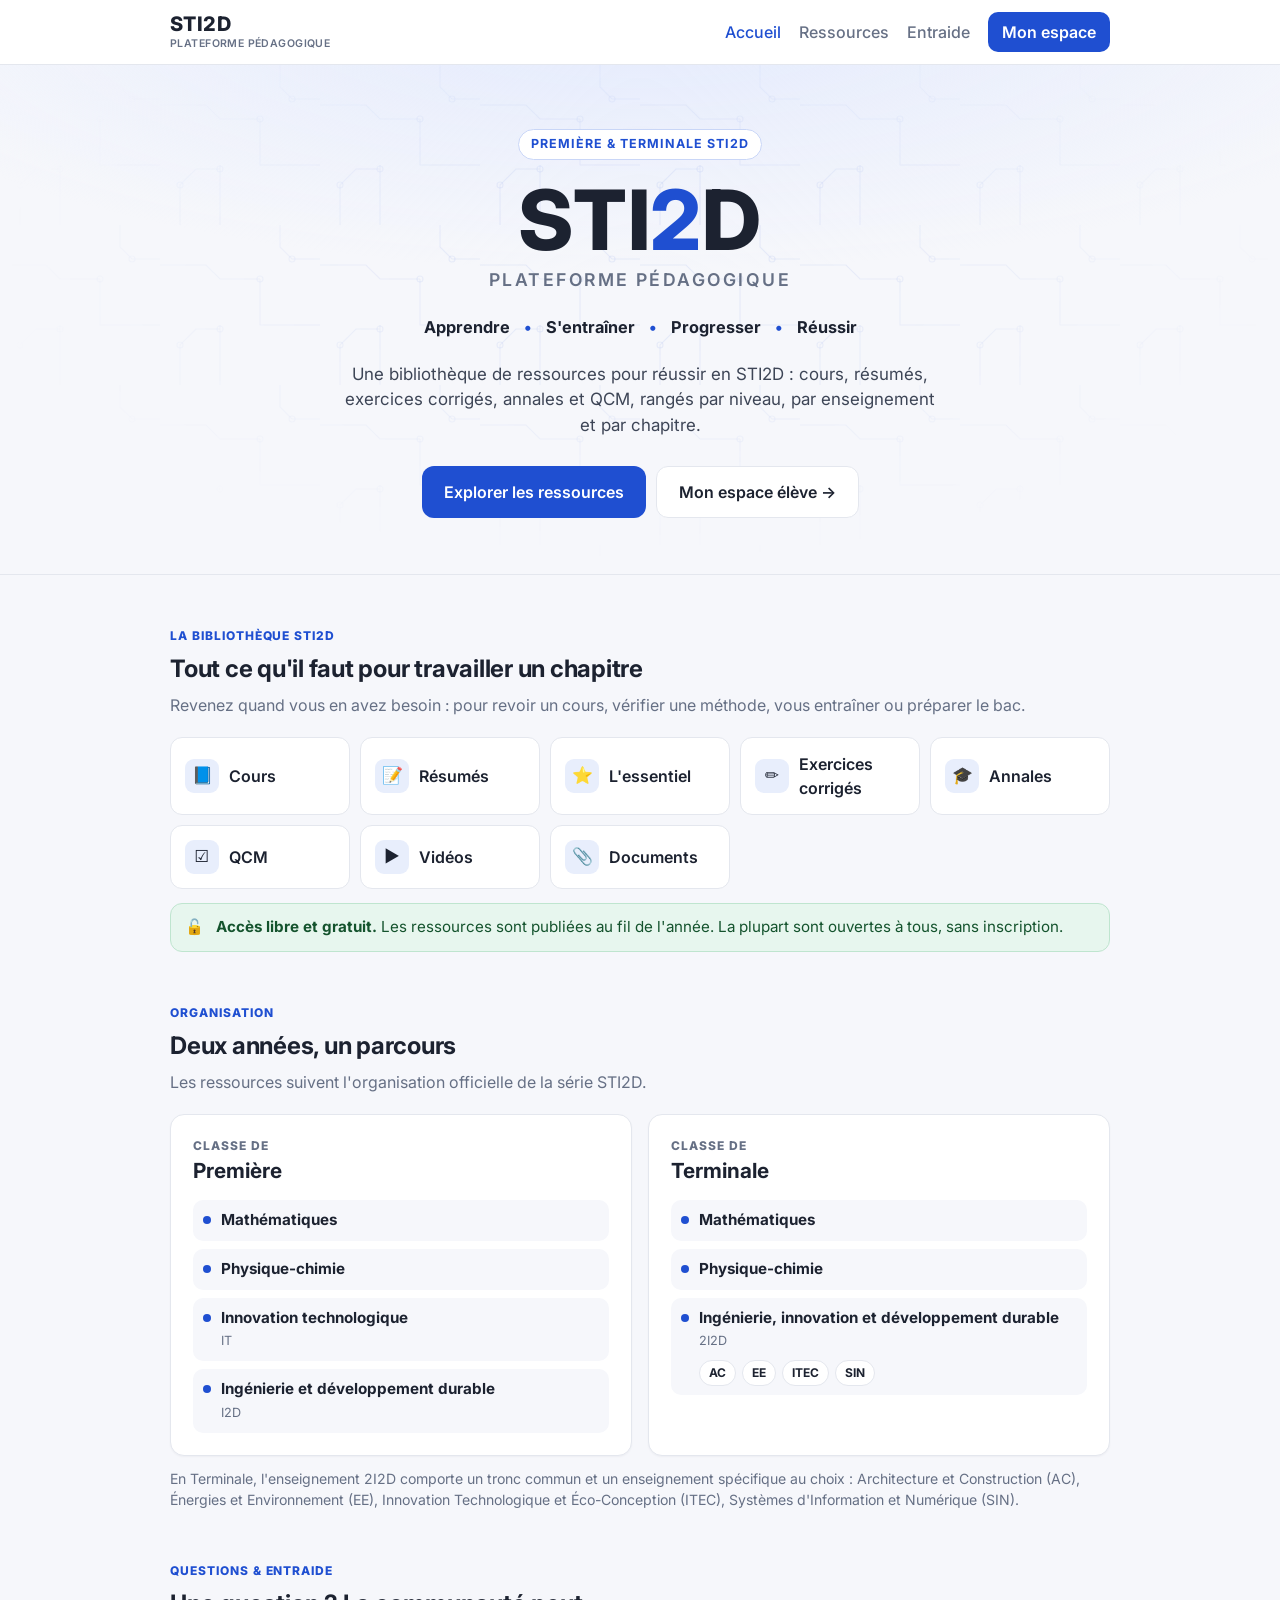
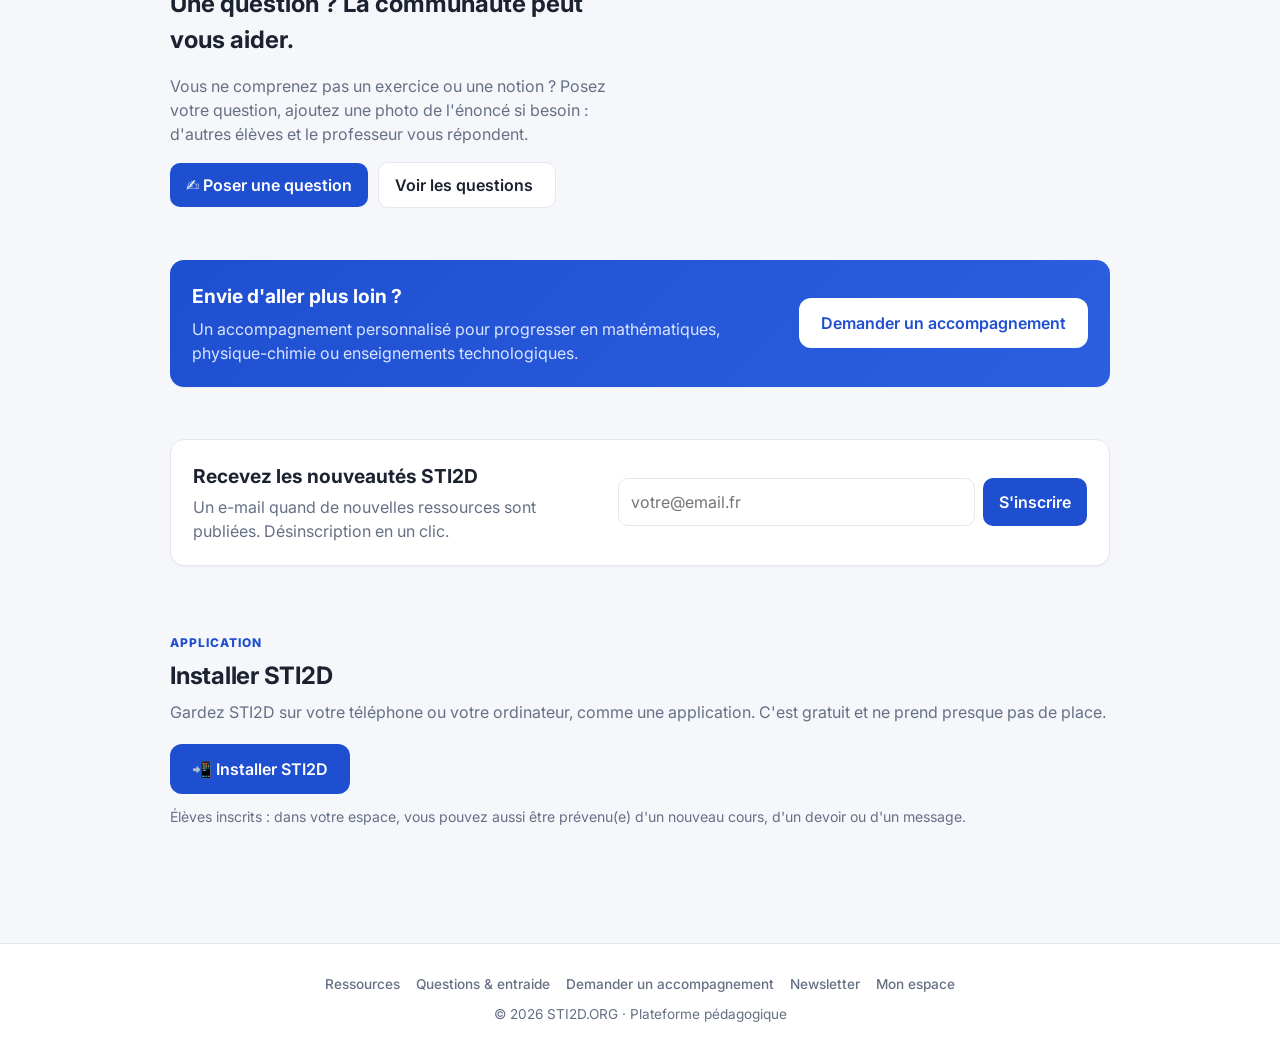
==== commit ed68f336: "Accueil : bloc Espace élève masqué, installation en un seul bouton" ====
--- a/index.html
+++ b/index.html
@@ -114,8 +114,8 @@
     </div>
   </section>
 
-  <!-- ESPACE ELEVE -->
-  <section class="h-sec">
+  <!-- ESPACE ELEVE (masqué par défaut : déjà accessible par « Mon espace » en haut ; réactivable dans l'admin) -->
+  <section class="h-sec hidden" id="espace">
     <div class="wrap">
       <div class="card h-space">
         <div>
@@ -175,13 +175,7 @@
         <h2>Installer STI2D</h2>
         <p>Gardez STI2D sur votre téléphone ou votre ordinateur, comme une application. C'est gratuit et ne prend presque pas de place.</p>
       </div>
-      <div id="installBtnBox" class="hidden" style="margin-bottom:12px"><button class="btn" id="installBtn">📲 Installer STI2D</button></div>
-      <div class="h-install">
-        <div class="stat"><b>📱 Sur téléphone</b>
-          <p id="instPhone"><b>iPhone</b> (Safari) : touchez <b>Partager</b> ⬆︎ puis <b>« Sur l'écran d'accueil »</b>.<br><b>Android</b> (Chrome) : menu <b>⋮</b> puis <b>« Installer l'application »</b>.</p></div>
-        <div class="stat"><b>💻 Sur ordinateur</b>
-          <p>Avec Chrome ou Edge, cliquez sur l'icône d'installation à droite de la barre d'adresse.</p></div>
-      </div>
+      <button class="btn lg" id="installBtn" type="button">📲 Installer STI2D</button>
       <p class="h-note">Élèves inscrits : dans votre espace, vous pouvez aussi être prévenu(e) d'un nouveau cours, d'un devoir ou d'un message.</p>
     </div>
   </section>
@@ -198,6 +192,7 @@
   let H; try { H = await rpc("public_home"); } catch (e) { return; }
   const on = k => (H.sections || {})[k] !== false;
   ["entraide", "accompagnement", "newsletter", "installer"].forEach(k => { if (!on(k)) $("#" + k).classList.add("hidden"); });
+  if ((H.sections || {}).espace === true) $("#espace").classList.remove("hidden");
   if (on("installer") && isStandaloneApp()) $("#installer").classList.add("hidden");
   const subs = H.subjects || [];
   if (H.counts.total) {
@@ -248,15 +243,18 @@
 }
 drawNotif();
 
-// ---------- Installation (PWA) ----------
+// ---------- Installation (PWA) : un seul bouton ----------
 (function () {
   if (isStandaloneApp()) { $("#installer").classList.add("hidden"); return; }
   let prompt = null;
-  const box = document.getElementById("installBtnBox");
-  window.addEventListener("beforeinstallprompt", e => { e.preventDefault(); prompt = e; box.classList.remove("hidden"); });
-  window.addEventListener("appinstalled", () => box.classList.add("hidden"));
-  document.getElementById("installBtn").addEventListener("click", async () => {
-    if (!prompt) return; prompt.prompt(); await prompt.userChoice.catch(() => {}); prompt = null; box.classList.add("hidden");
+  window.addEventListener("beforeinstallprompt", e => { e.preventDefault(); prompt = e; });
+  window.addEventListener("appinstalled", () => $("#installer").classList.add("hidden"));
+  $("#installBtn").addEventListener("click", async () => {
+    if (prompt) { prompt.prompt(); const r = await prompt.userChoice.catch(() => null); prompt = null; if (r && r.outcome === "accepted") $("#installer").classList.add("hidden"); return; }
+    // navigateur sans installation automatique (iPhone, Firefox…) : une seule indication
+    alert(isIOSDevice()
+      ? "Sur iPhone : touchez le bouton Partager ⬆︎ en bas de Safari, puis « Sur l'écran d'accueil »."
+      : "Ouvrez le menu de votre navigateur (⋮) puis choisissez « Installer l'application » ou « Ajouter à l'écran d'accueil ».");
   });
 })();
 </script>
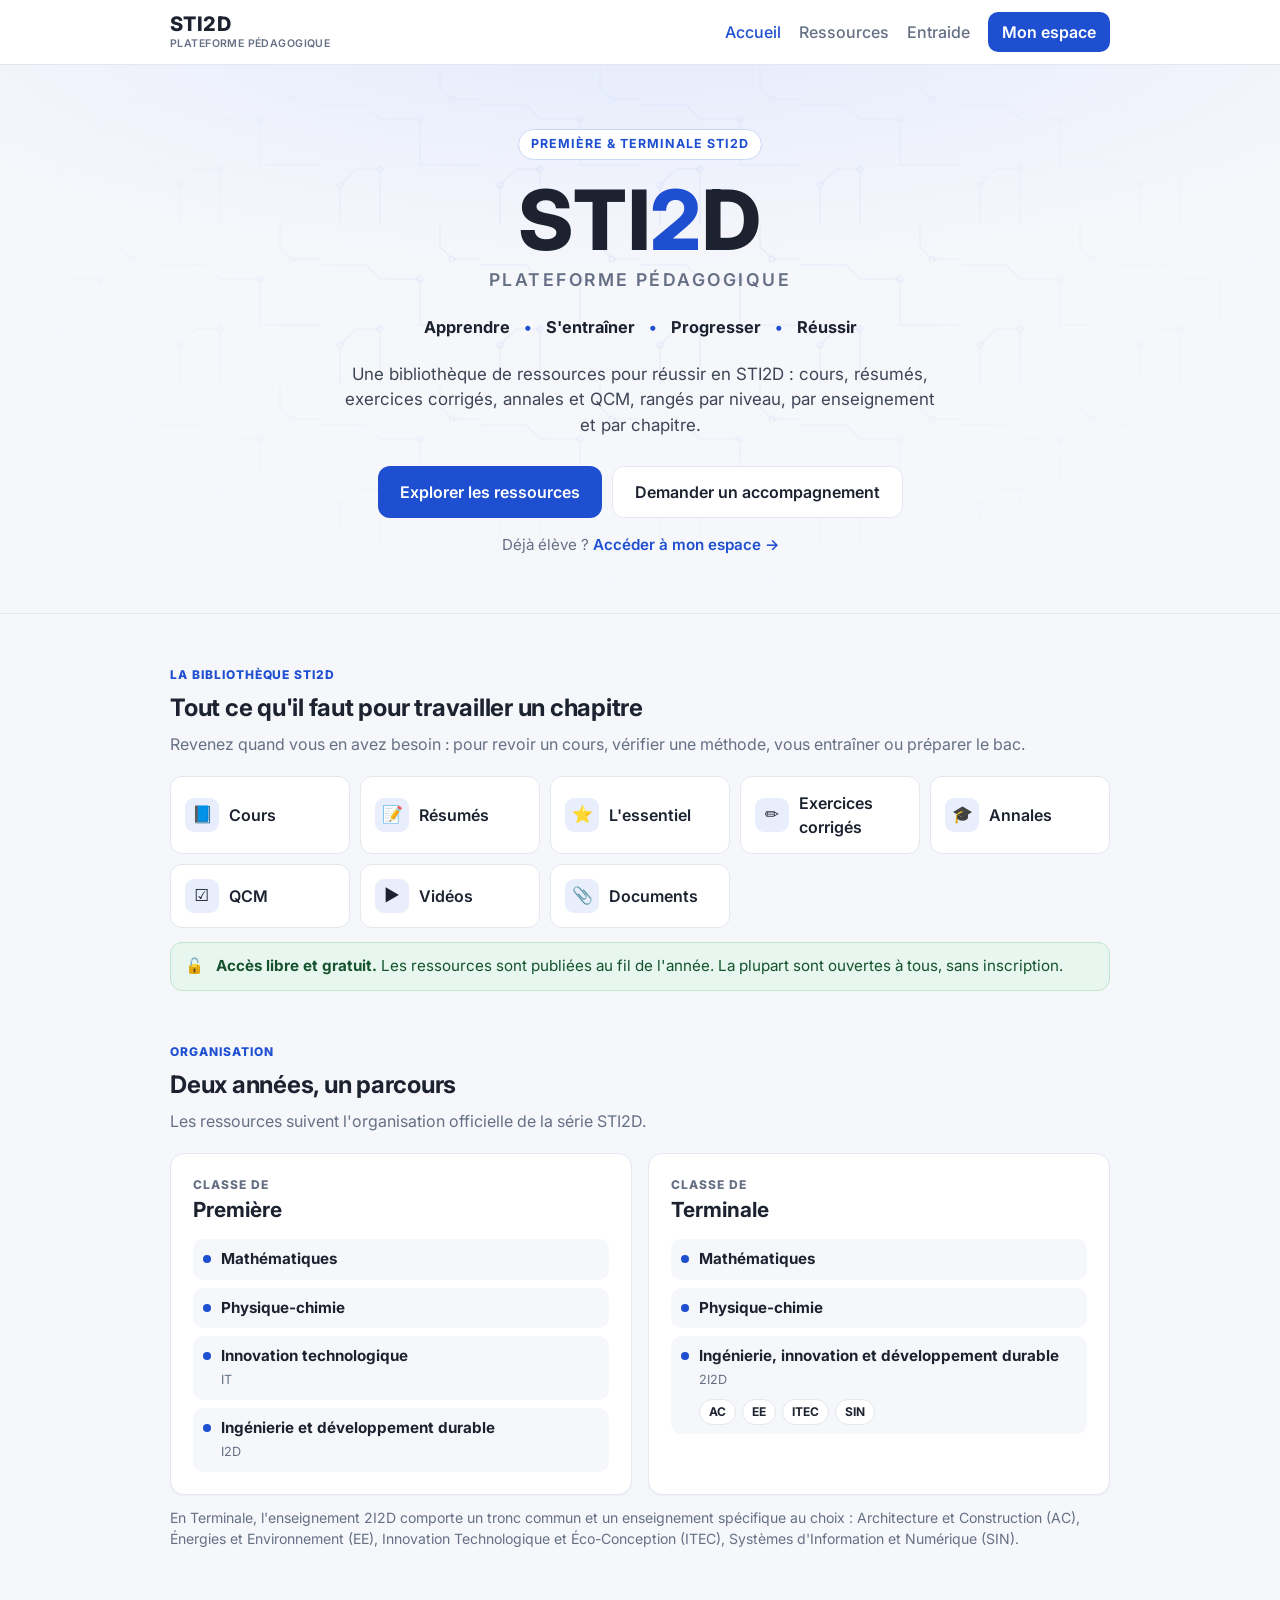
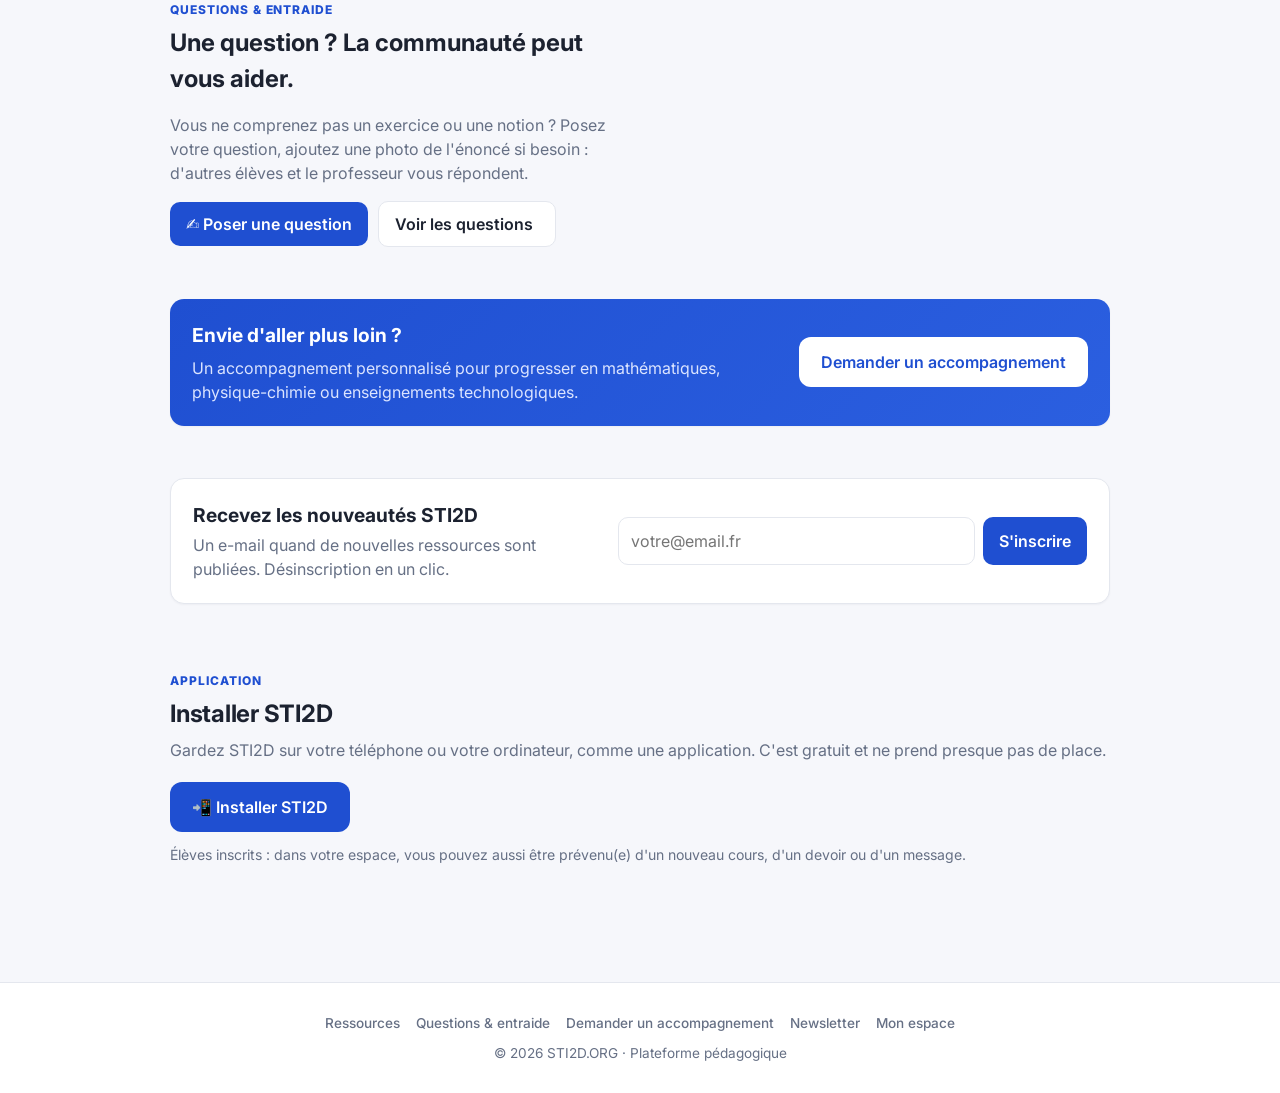
==== commit 5dd7de1e: "Séances : date du jour, bouton Maintenant, retrait d'un élève ; accueil : accompagnement en haut ; h" ====
--- a/index.html
+++ b/index.html
@@ -20,6 +20,7 @@
 // Application installee : un eleve deja connecte retrouve directement son espace (comme avant)
 try { if (new URLSearchParams(location.search).get("app") === "1" && localStorage.getItem("eleve")) location.replace("cours.html"); } catch (e) {}
 </script>
+<style>.h-login{margin:16px 0 0;font-size:.95rem;color:var(--muted)}.h-login a{font-weight:600;text-decoration:none}</style>
 </head>
 <body class="home">
 <header class="top"><div class="wrap">
@@ -38,8 +39,9 @@
       <p class="h-lead reveal d2">Une bibliothèque de ressources pour réussir en STI2D : cours, résumés, exercices corrigés, annales et QCM, rangés par niveau, par enseignement et par chapitre.</p>
       <div class="h-cta reveal d3">
         <a class="btn lg" href="ressources.html">Explorer les ressources</a>
-        <a class="btn lg line" href="cours.html">Mon espace élève →</a>
-      </div>
+        <a class="btn lg line" href="accompagnement.html">Demander un accompagnement</a>
+      </div>
+      <p class="h-login reveal d3">Déjà élève ? <a href="cours.html">Accéder à mon espace →</a></p>
     </div>
   </section>
 
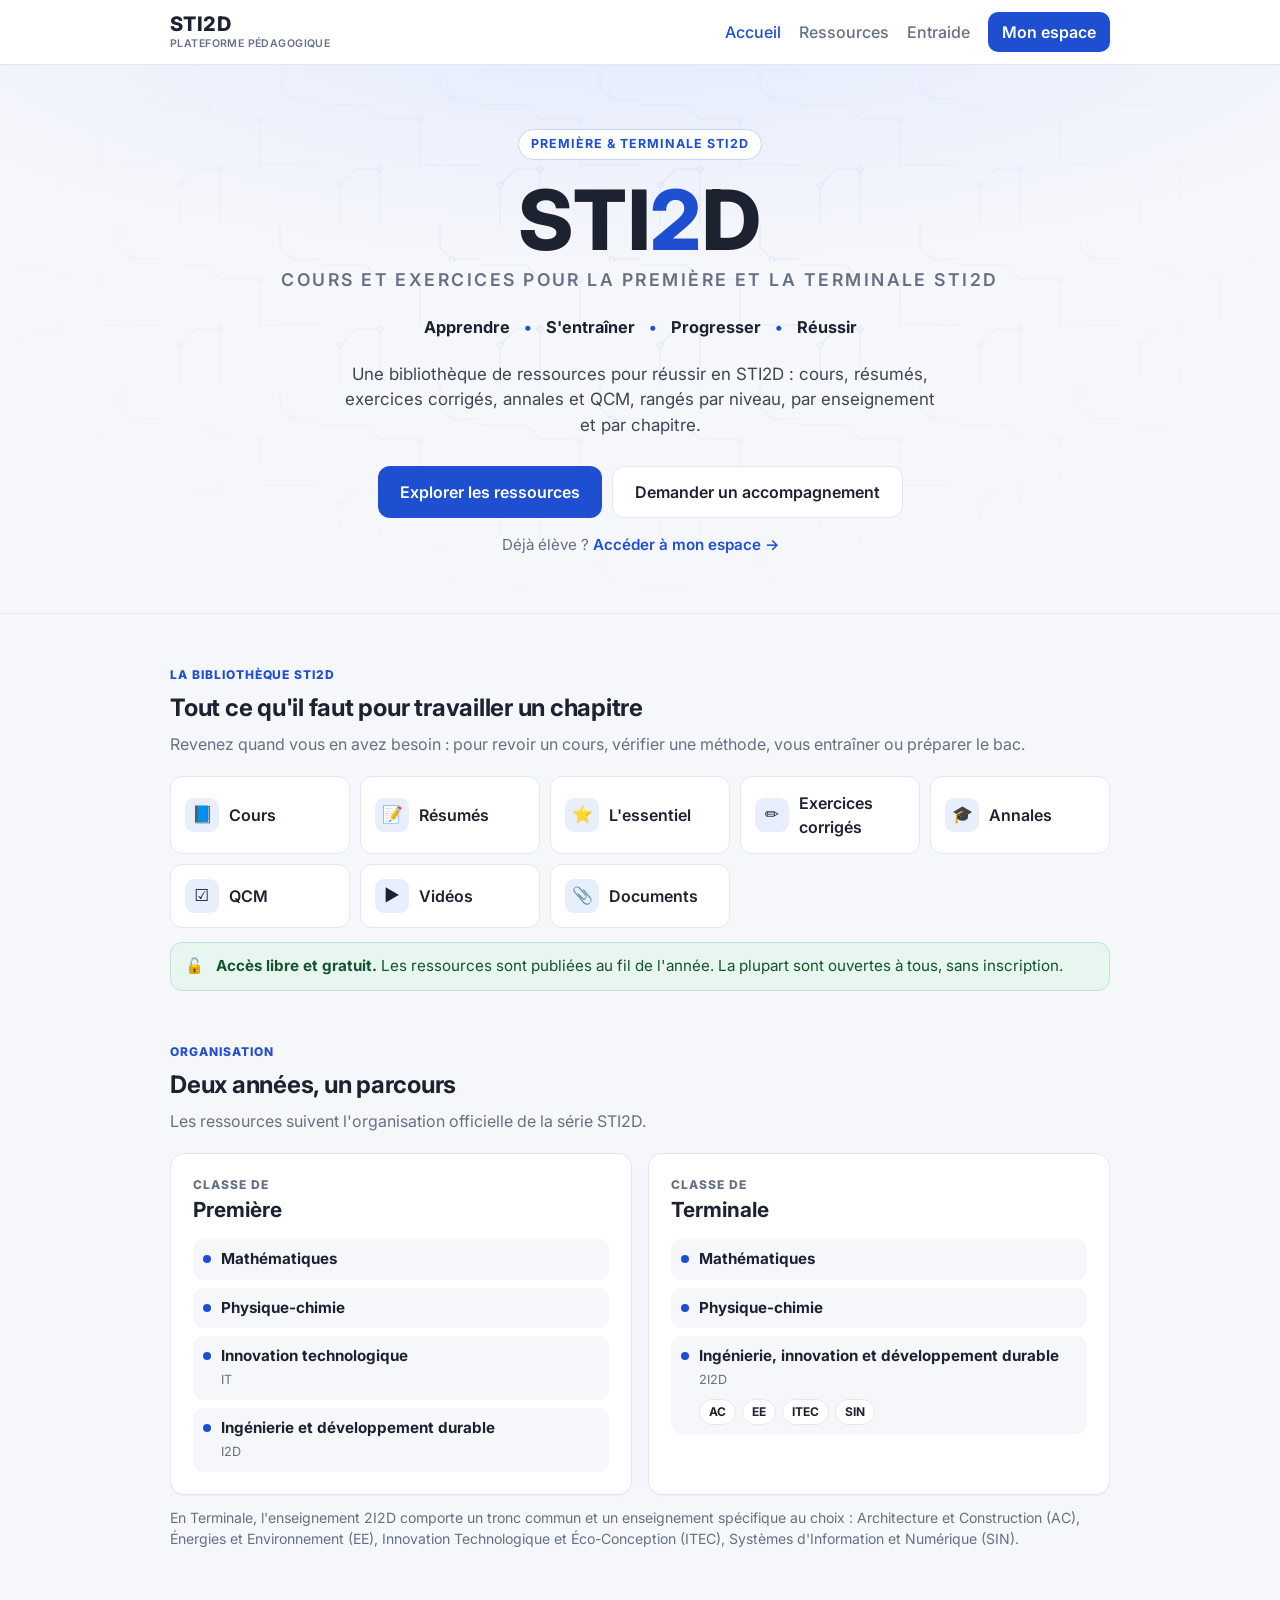
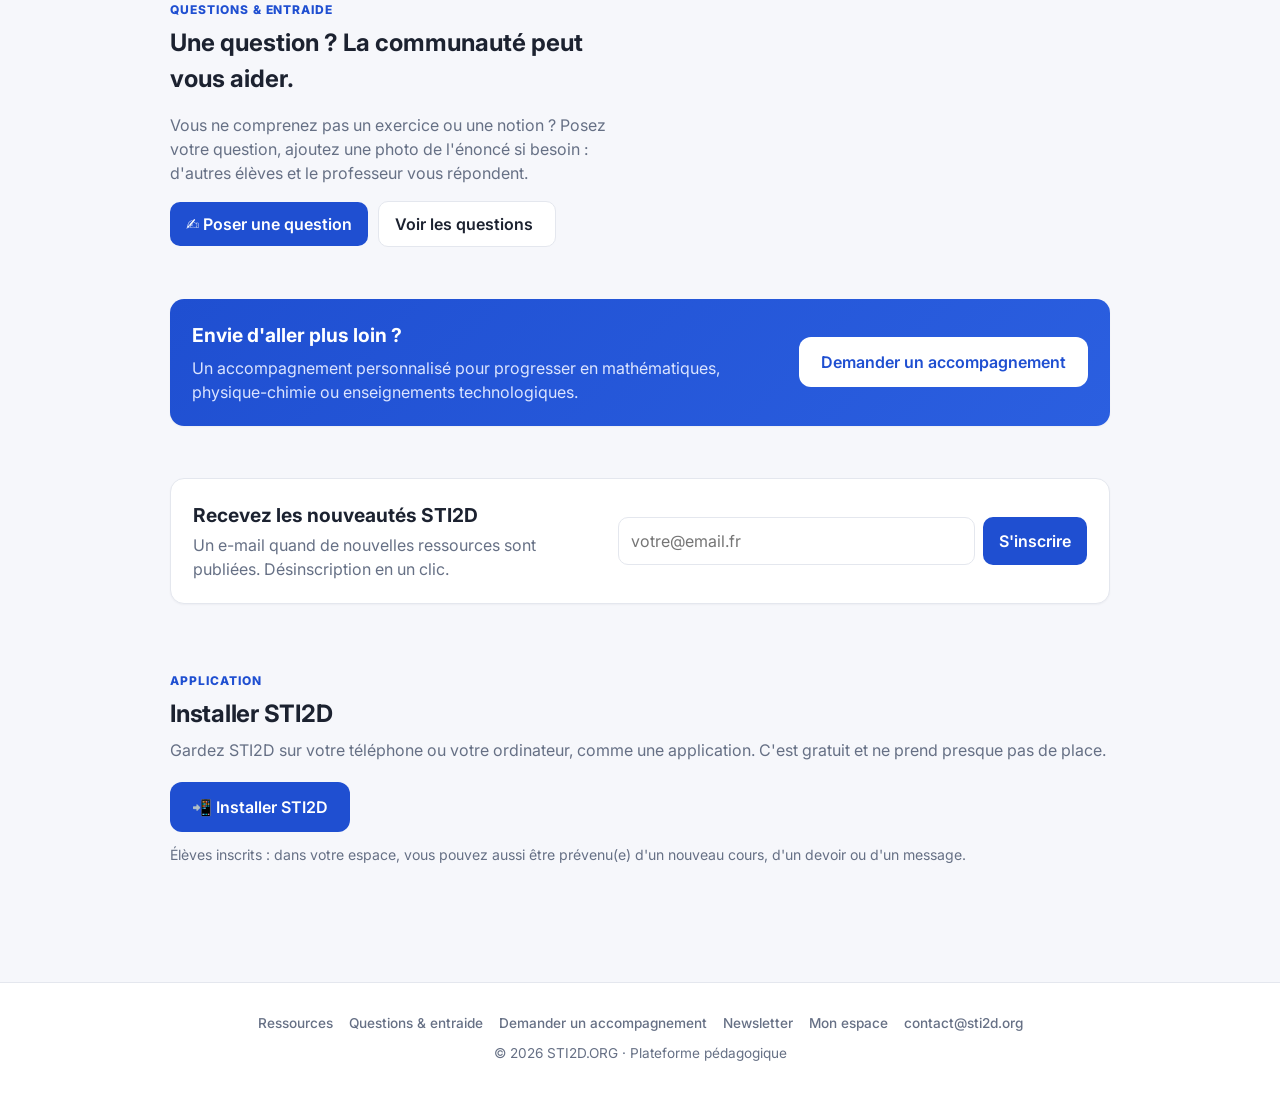
==== commit 99154f9e: "Pages publiques : e-mail contact, référencement, filtres entraide ; fiches parcourables ; admin" ====
--- a/index.html
+++ b/index.html
@@ -2,10 +2,10 @@
 <html lang="fr">
 <head>
 <meta charset="UTF-8"><meta name="viewport" content="width=device-width, initial-scale=1">
-<title>STI2D · Plateforme pédagogique</title>
+<title>STI2D : cours, exercices et révisions du bac</title>
 <meta name="description" content="STI2D, plateforme pédagogique pour la Première et la Terminale STI2D : cours, résumés, exercices corrigés, annales, QCM et entraide.">
 <link rel="canonical" href="https://sti2d.org/">
-<meta property="og:title" content="STI2D · Plateforme pédagogique">
+<meta property="og:title" content="STI2D : cours, exercices et révisions du bac">
 <meta property="og:description" content="Apprendre • S'entraîner • Progresser • Réussir. Ressources pour la Première et la Terminale STI2D.">
 <meta property="og:url" content="https://sti2d.org/"><meta property="og:type" content="website">
 <link rel="preconnect" href="https://fonts.googleapis.com"><link href="https://fonts.googleapis.com/css2?family=Inter:wght@400;500;600;700;800&display=swap" rel="stylesheet">
@@ -34,7 +34,7 @@
     <div class="wrap">
       <span class="h-eyebrow reveal">Première &amp; Terminale STI2D</span>
       <h1 class="h-title reveal d1">STI<span>2</span>D</h1>
-      <p class="h-sub reveal d1">Plateforme pédagogique</p>
+      <p class="h-sub reveal d1">Cours et exercices pour la Première et la Terminale STI2D</p>
       <ul class="h-tag reveal d2"><li>Apprendre</li><li>S'entraîner</li><li>Progresser</li><li>Réussir</li></ul>
       <p class="h-lead reveal d2">Une bibliothèque de ressources pour réussir en STI2D : cours, résumés, exercices corrigés, annales et QCM, rangés par niveau, par enseignement et par chapitre.</p>
       <div class="h-cta reveal d3">
@@ -184,7 +184,7 @@
 </main>
 
 <footer><div class="wrap foot">
-  <div class="foot-links"><a href="ressources.html">Ressources</a><a href="entraide.html">Questions & entraide</a><a href="accompagnement.html">Demander un accompagnement</a><a href="newsletter.html">Newsletter</a><a href="cours.html">Mon espace</a></div>
+  <div class="foot-links"><a href="ressources.html">Ressources</a><a href="entraide.html">Questions & entraide</a><a href="accompagnement.html">Demander un accompagnement</a><a href="newsletter.html">Newsletter</a><a href="cours.html">Mon espace</a><a href="mailto:contact@sti2d.org">contact@sti2d.org</a></div>
   <div>© <span id="y"></span> STI2D.ORG · Plateforme pédagogique</div>
 </div></footer>
 <script src="assets/public.js?v=1"></script>
